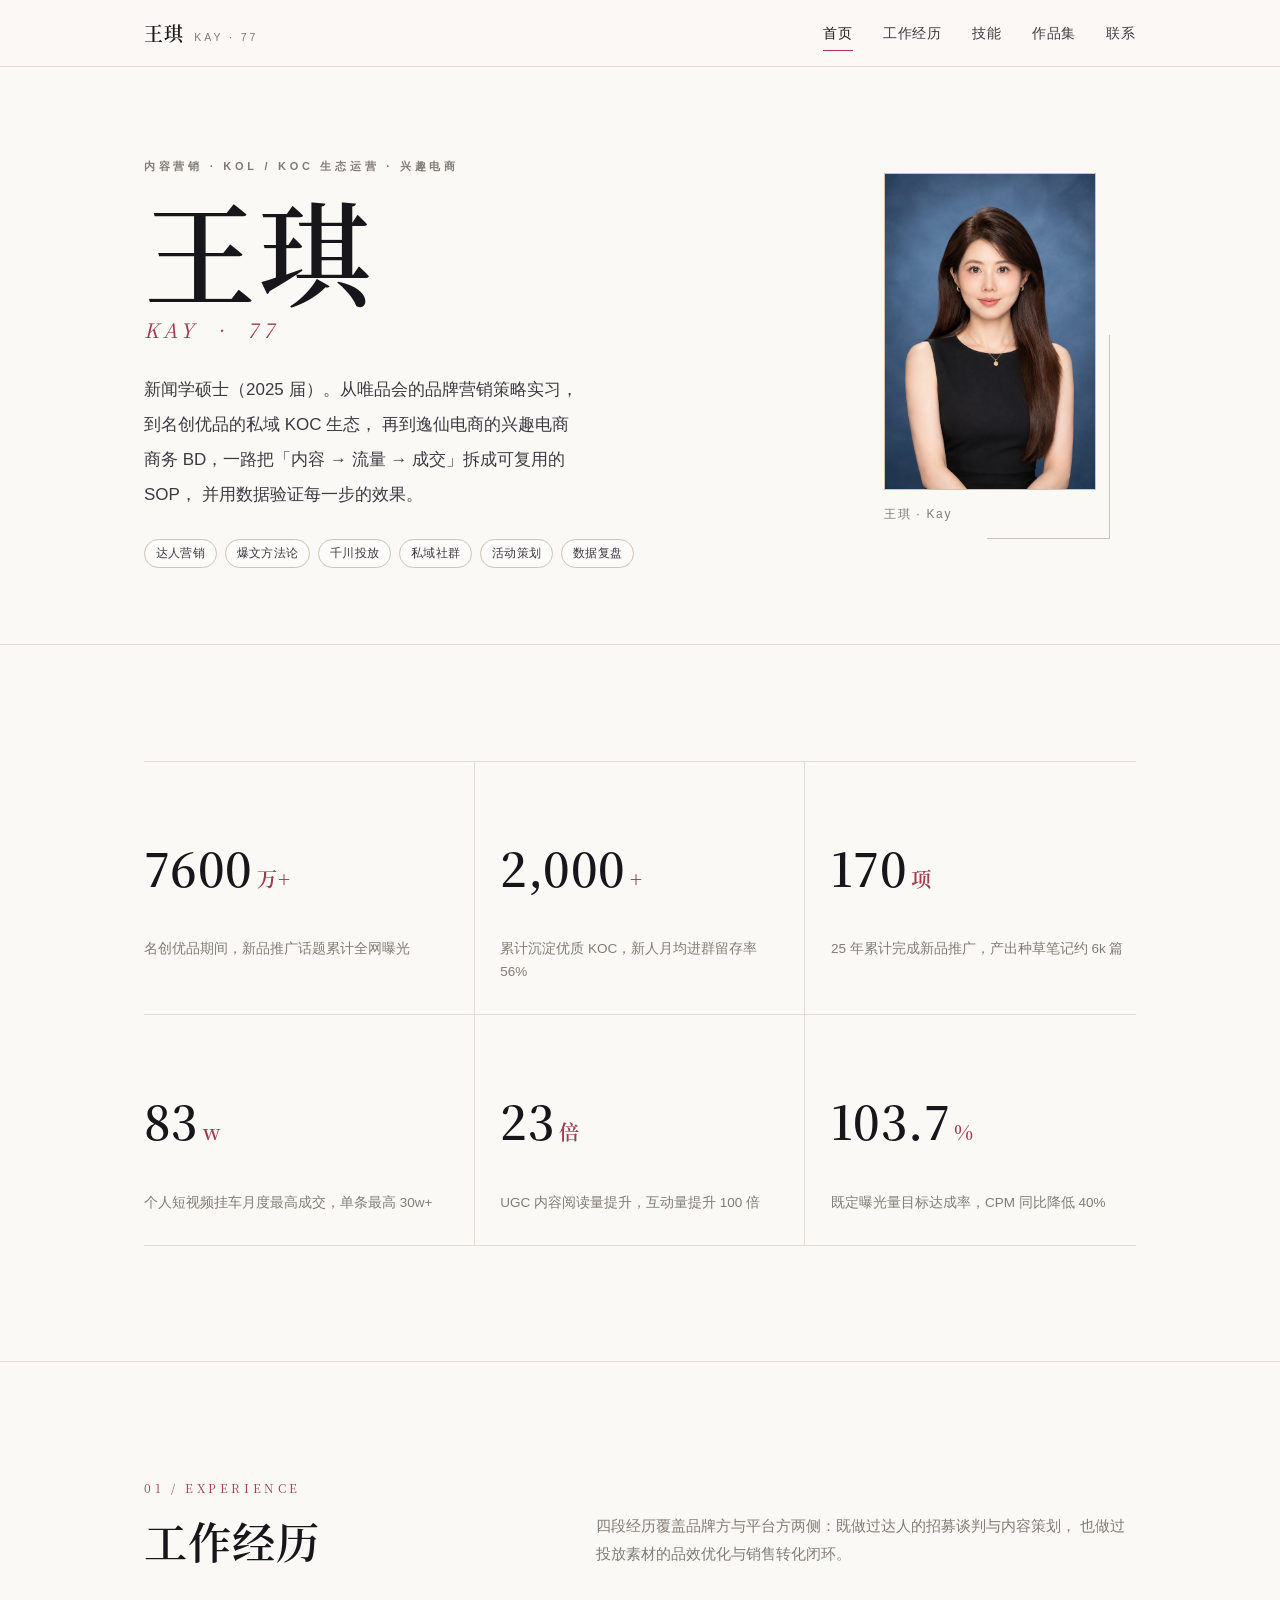
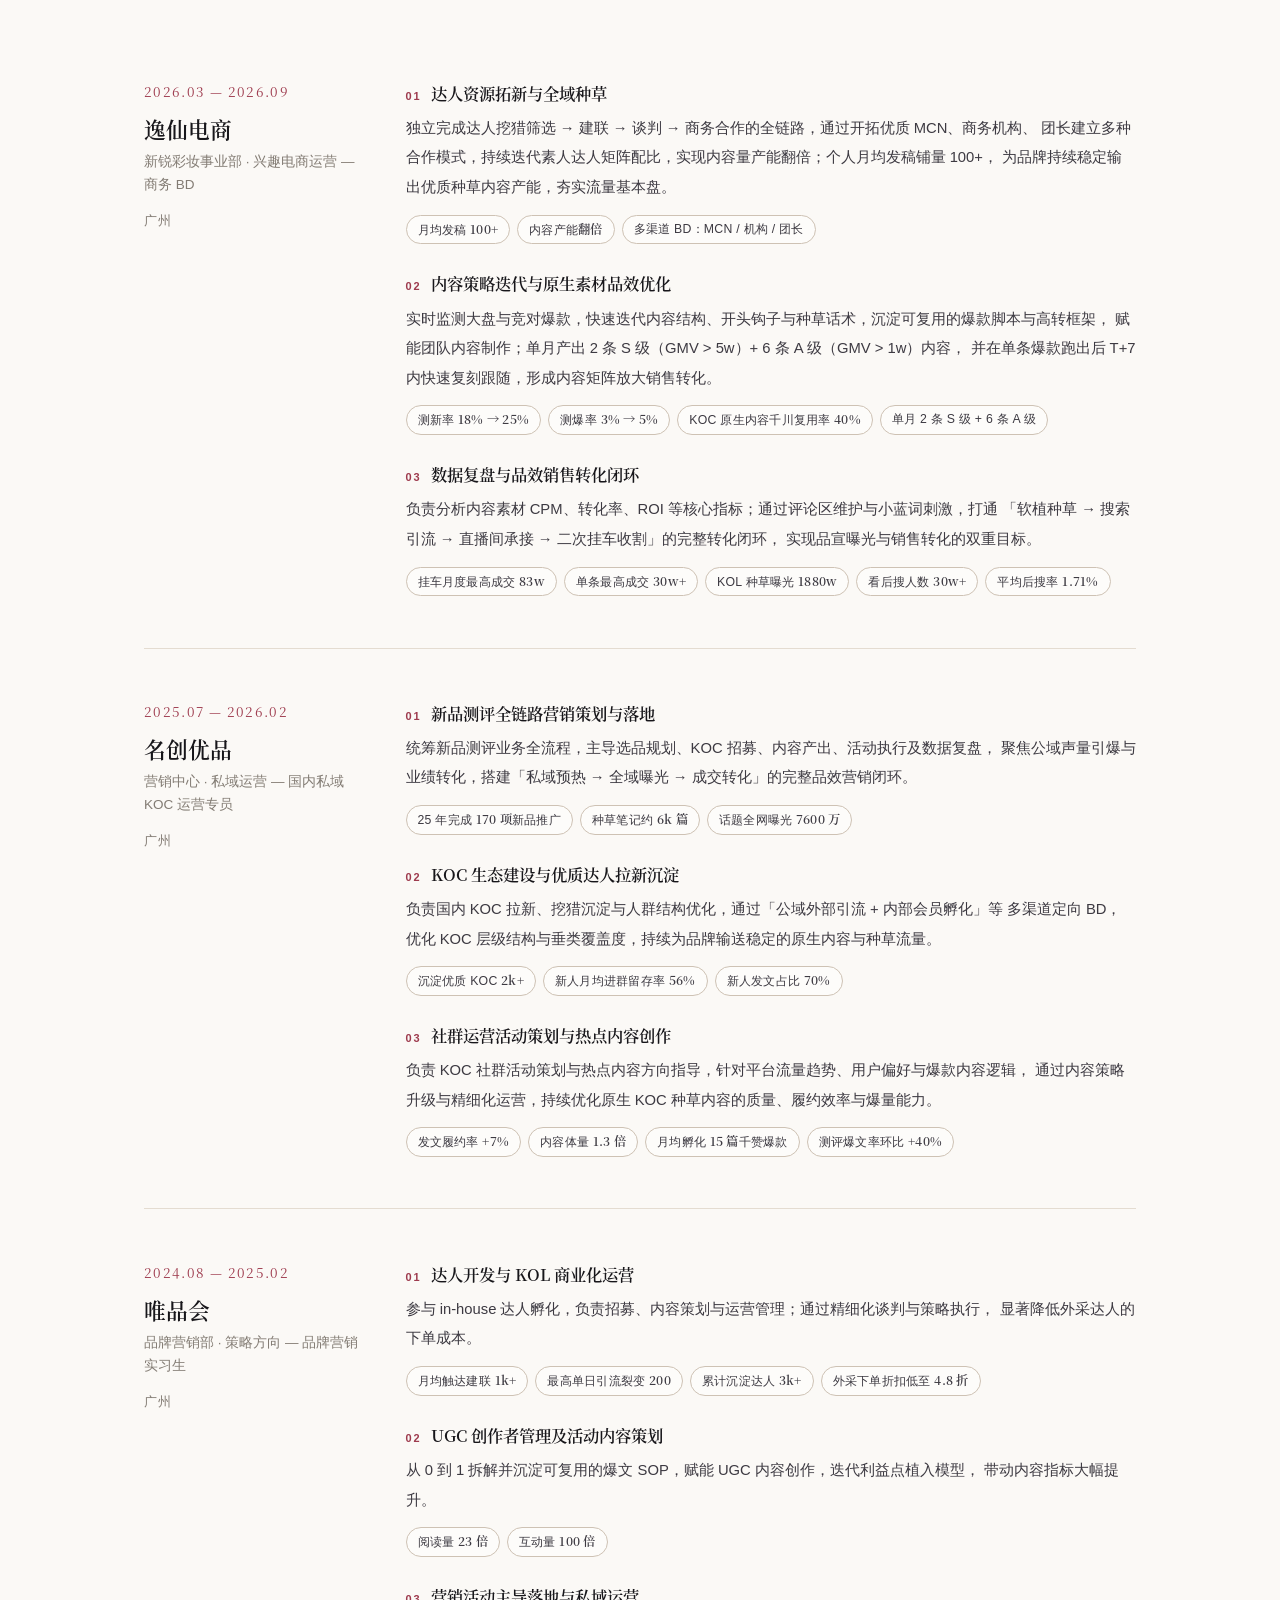
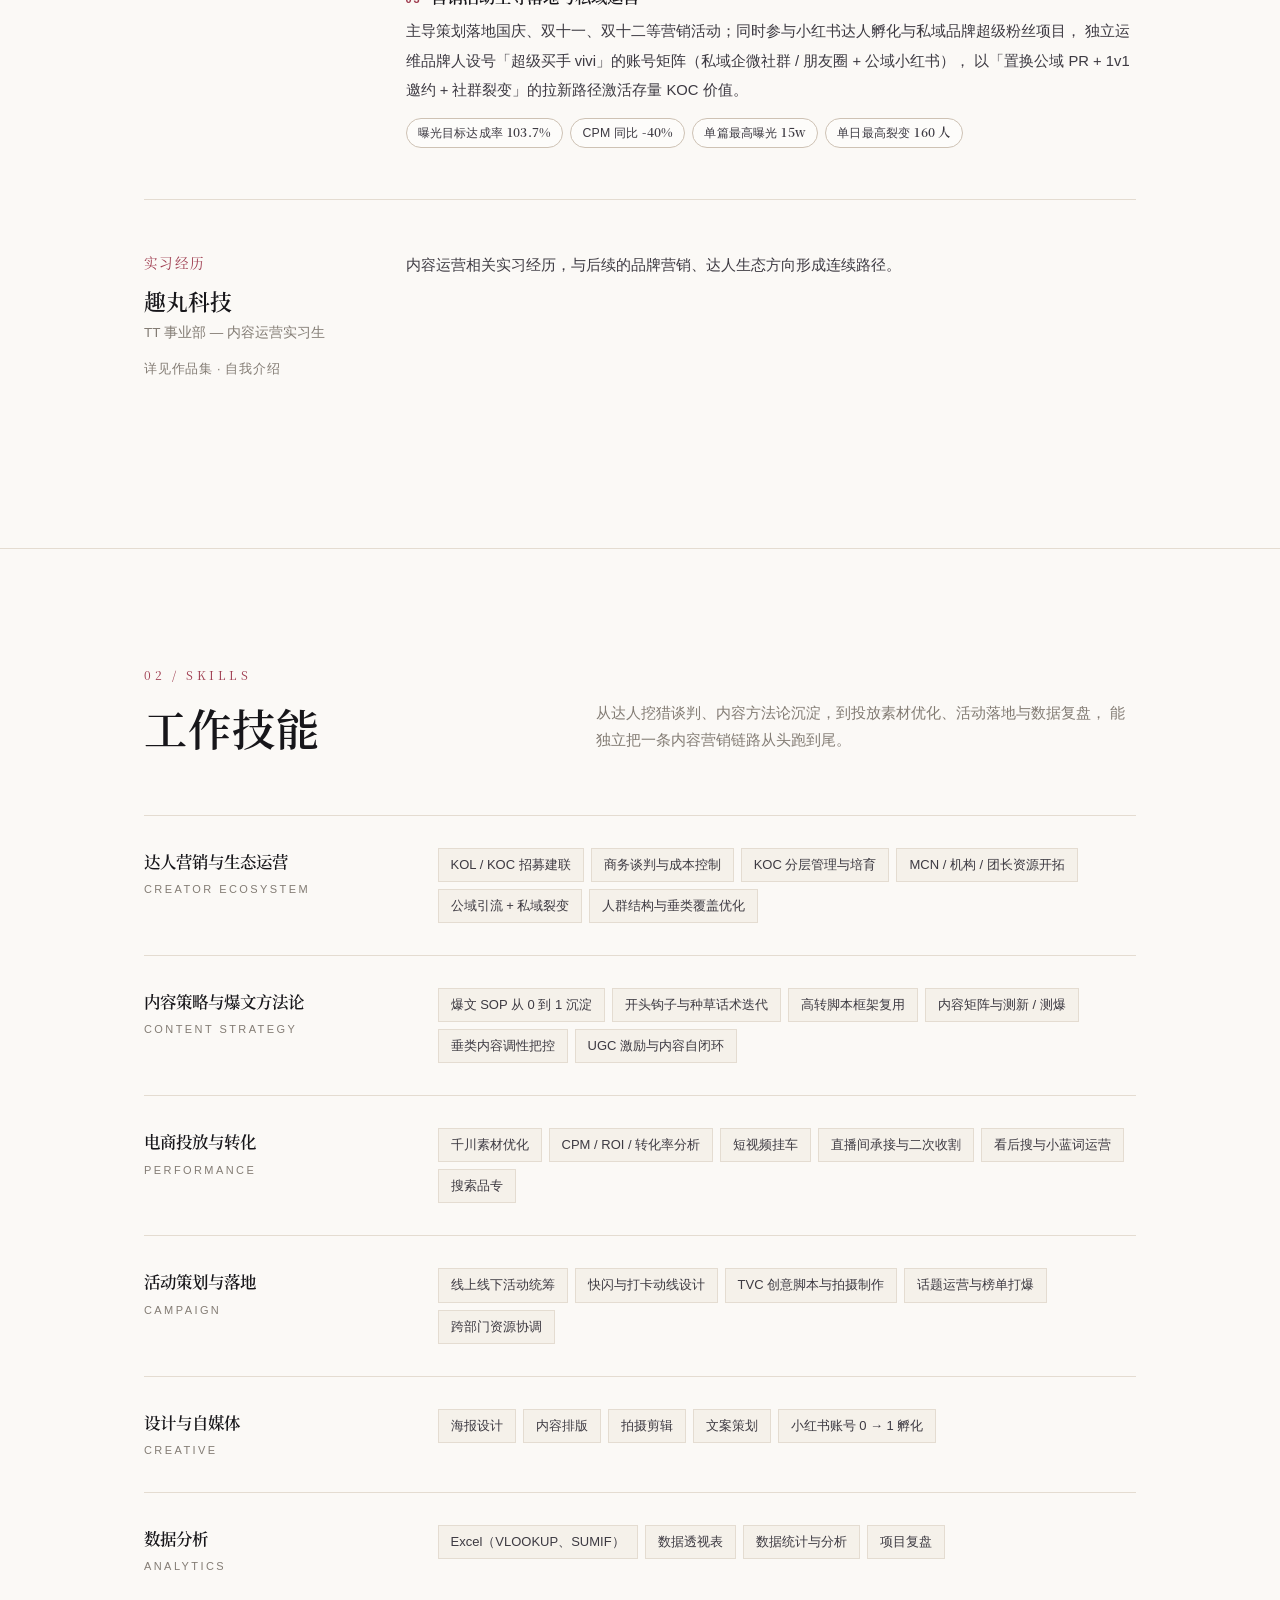
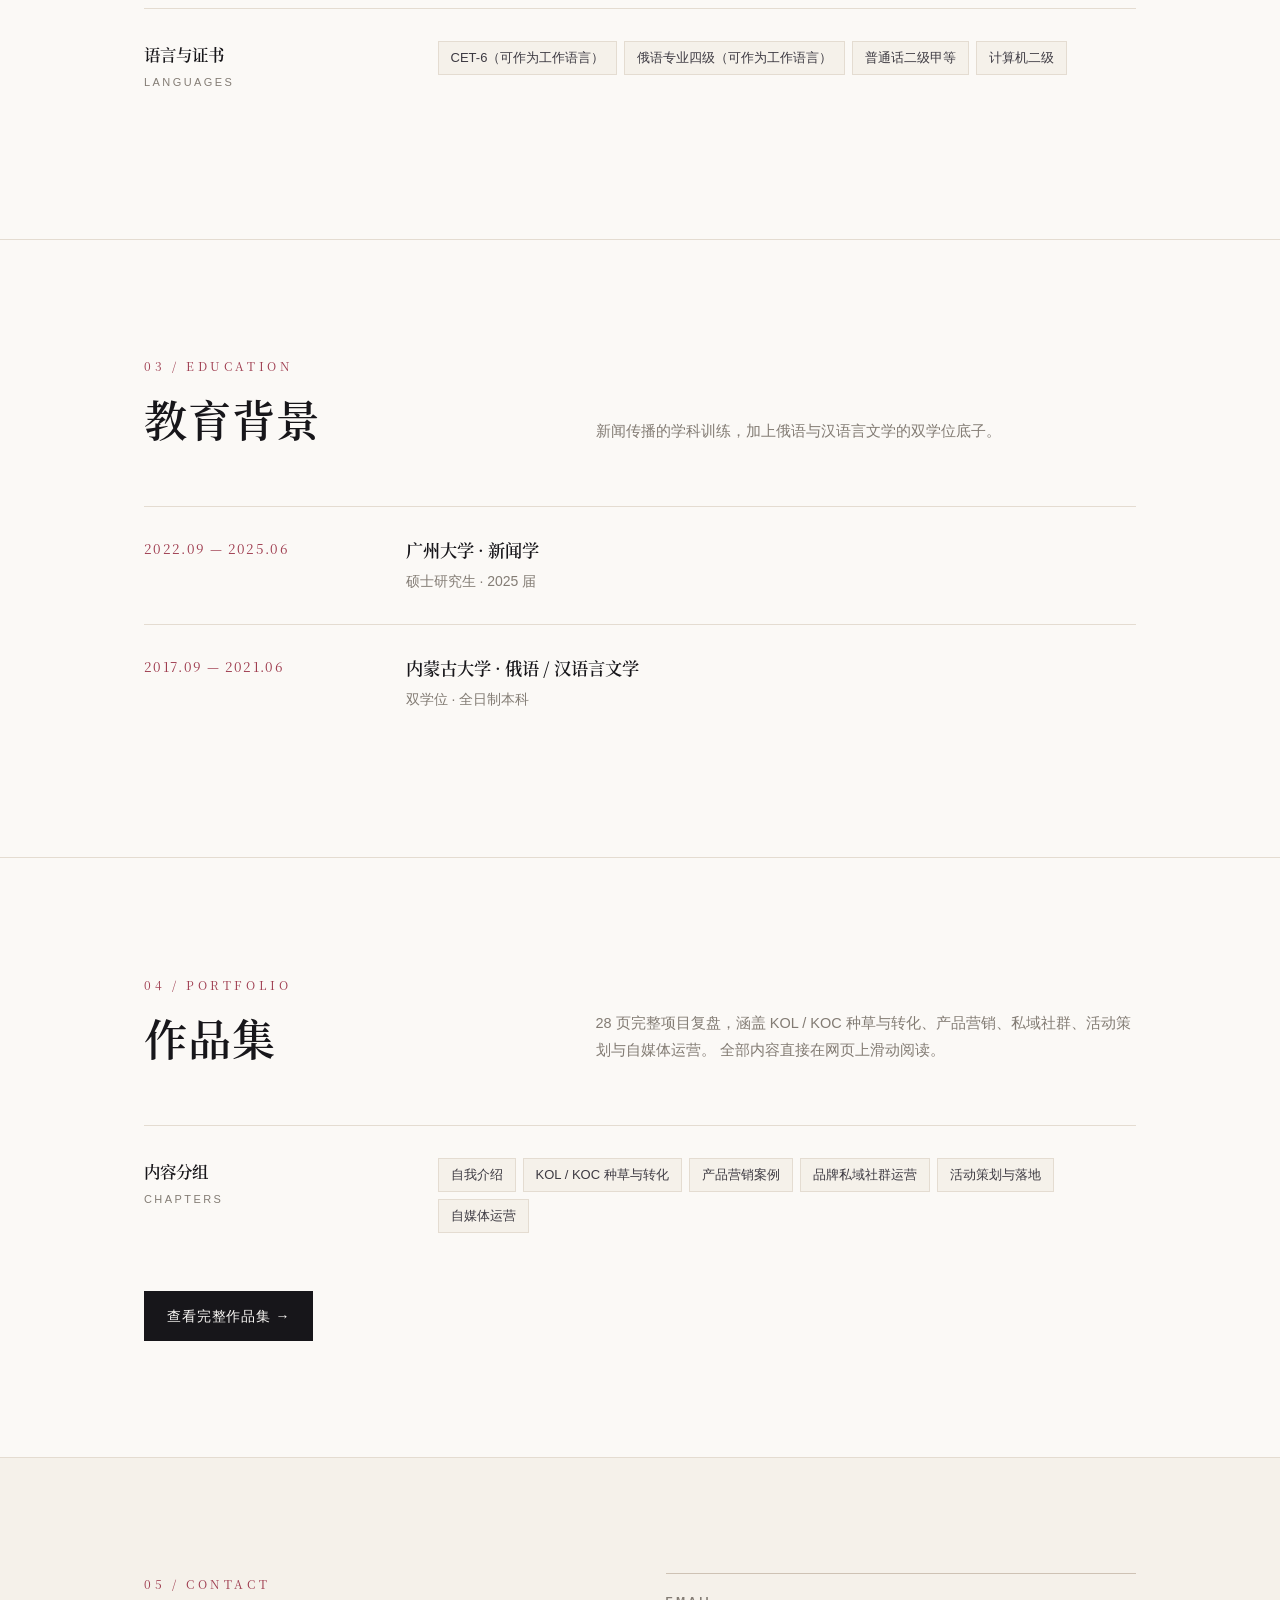
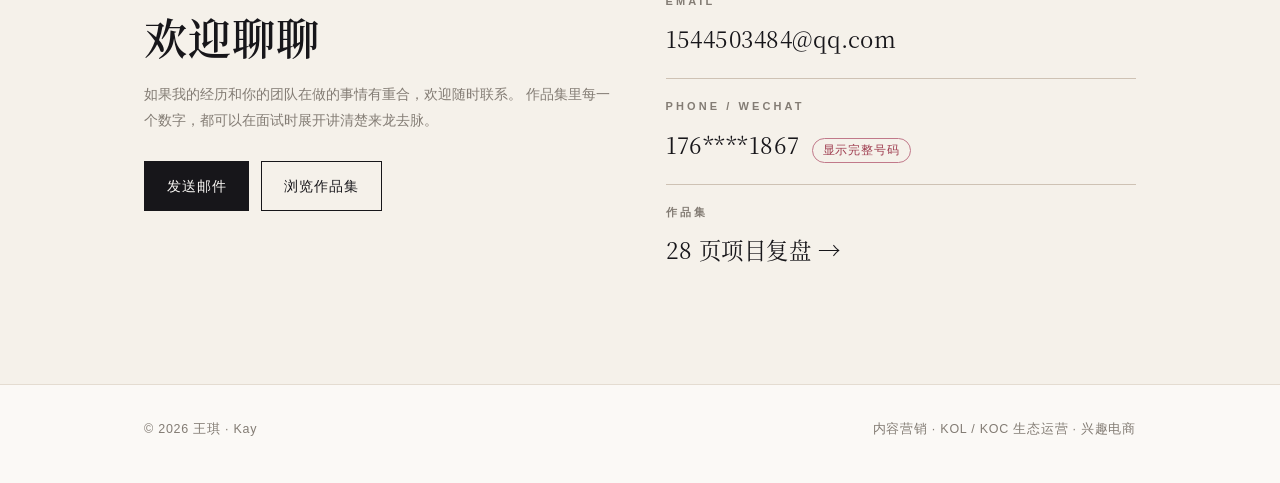
==== index.html @ 4d659699 "feat: 个人网站首版（简历拆解 + 站内作品集） 首页： - Hero 定位与四段经历概述，六项关键数据条 - 工作经历按公司分块，每段拆成 3 个工作要点并附量化指标标签 - 技能按 7 个方向" ====
<!doctype html>
<html lang="zh-CN">
<head>
<meta charset="utf-8">
<meta name="viewport" content="width=device-width, initial-scale=1">
<title>王琪 Kay · 内容营销 / KOL-KOC 生态运营 / 兴趣电商</title>
<meta name="description" content="王琪（Kay）的个人网站：内容营销与达人生态运营。品牌营销策略、私域 KOC 生态、兴趣电商商务 BD 与投放转化，附完整作品集。">
<meta name="author" content="王琪 Kay">
<meta name="theme-color" content="#fbf9f6">
<link rel="icon" href="assets/favicon.svg" type="image/svg+xml">
<link rel="stylesheet" href="css/style.css">
</head>
<body>
<a class="skip-link" href="#main">跳到主要内容</a>

<header class="site-header">
  <div class="wrap">
    <a class="brand" href="index.html">王琪 <small>Kay · 77</small></a>
    <nav class="site-nav" aria-label="主导航">
      <a href="index.html" aria-current="page">首页</a>
      <a href="#experience">工作经历</a>
      <a href="#skills">技能</a>
      <a href="portfolio.html">作品集</a>
      <a href="#contact">联系</a>
    </nav>
  </div>
</header>

<main id="main">

  <!-- ============================== Hero ============================== -->
  <section class="hero">
    <div class="wrap hero-grid">
      <div>
        <p class="eyebrow">内容营销 · KOL / KOC 生态运营 · 兴趣电商</p>
        <h1 class="hero-name">王琪</h1>
        <p class="hero-latin">KAY &nbsp;·&nbsp; 77</p>
        <p class="hero-lede">
          新闻学硕士（2025 届）。从唯品会的品牌营销策略实习，到名创优品的私域 KOC 生态，
          再到逸仙电商的兴趣电商商务 BD，一路把「内容 → 流量 → 成交」拆成可复用的 SOP，
          并用数据验证每一步的效果。
        </p>
        <div class="hero-tags">
          <span class="metric">达人营销</span>
          <span class="metric">爆文方法论</span>
          <span class="metric">千川投放</span>
          <span class="metric">私域社群</span>
          <span class="metric">活动策划</span>
          <span class="metric">数据复盘</span>
        </div>
      </div>
      <figure class="hero-portrait">
        <img src="assets/portrait.jpg" width="615" height="922" alt="王琪（Kay）的照片">
        <figcaption>王琪 · Kay</figcaption>
      </figure>
    </div>
  </section>

  <!-- ============================== 数据 ============================== -->
  <section class="section" aria-label="关键数据">
    <div class="wrap">
      <div class="stats">
        <div class="stat reveal">
          <p class="stat-num">7600<em>万+</em></p>
          <p class="stat-label">名创优品期间，新品推广话题累计全网曝光</p>
        </div>
        <div class="stat reveal">
          <p class="stat-num">2,000<em>+</em></p>
          <p class="stat-label">累计沉淀优质 KOC，新人月均进群留存率 56%</p>
        </div>
        <div class="stat reveal">
          <p class="stat-num">170<em>项</em></p>
          <p class="stat-label">25 年累计完成新品推广，产出种草笔记约 6k 篇</p>
        </div>
        <div class="stat reveal">
          <p class="stat-num">83<em>w</em></p>
          <p class="stat-label">个人短视频挂车月度最高成交，单条最高 30w+</p>
        </div>
        <div class="stat reveal">
          <p class="stat-num">23<em>倍</em></p>
          <p class="stat-label">UGC 内容阅读量提升，互动量提升 100 倍</p>
        </div>
        <div class="stat reveal">
          <p class="stat-num">103.7<em>%</em></p>
          <p class="stat-label">既定曝光量目标达成率，CPM 同比降低 40%</p>
        </div>
      </div>
    </div>
  </section>

  <!-- ============================ 工作经历 ============================ -->
  <section class="section" id="experience">
    <div class="wrap">
      <div class="section-head">
        <div>
          <span class="section-index">01 / EXPERIENCE</span>
          <h2 class="section-title">工作经历</h2>
        </div>
        <p class="section-note">
          四段经历覆盖品牌方与平台方两侧：既做过达人的招募谈判与内容策划，
          也做过投放素材的品效优化与销售转化闭环。
        </p>
      </div>

      <!-- 逸仙电商 -->
      <article class="job reveal">
        <div>
          <p class="job-when">2026.03 — 2026.09</p>
          <h3 class="job-company">逸仙电商</h3>
          <p class="job-role">新锐彩妆事业部 · 兴趣电商运营 — 商务 BD</p>
          <p class="job-where">广州</p>
        </div>
        <div class="duties">
          <div class="duty">
            <h4 class="duty-title"><span>01</span>达人资源拓新与全域种草</h4>
            <p class="duty-body">
              独立完成达人挖猎筛选 → 建联 → 谈判 → 商务合作的全链路，通过开拓优质 MCN、商务机构、
              团长建立多种合作模式，持续迭代素人达人矩阵配比，实现内容量产能翻倍；个人月均发稿铺量 100+，
              为品牌持续稳定输出优质种草内容产能，夯实流量基本盘。
            </p>
            <div class="metrics">
              <span class="metric">月均发稿 <strong>100+</strong></span>
              <span class="metric">内容产能<strong>翻倍</strong></span>
              <span class="metric">多渠道 BD：MCN / 机构 / 团长</span>
            </div>
          </div>
          <div class="duty">
            <h4 class="duty-title"><span>02</span>内容策略迭代与原生素材品效优化</h4>
            <p class="duty-body">
              实时监测大盘与竞对爆款，快速迭代内容结构、开头钩子与种草话术，沉淀可复用的爆款脚本与高转框架，
              赋能团队内容制作；单月产出 2 条 S 级（GMV &gt; 5w）+ 6 条 A 级（GMV &gt; 1w）内容，
              并在单条爆款跑出后 T+7 内快速复刻跟随，形成内容矩阵放大销售转化。
            </p>
            <div class="metrics">
              <span class="metric">测新率 <strong>18% → 25%</strong></span>
              <span class="metric">测爆率 <strong>3% → 5%</strong></span>
              <span class="metric">KOC 原生内容千川复用率 <strong>40%</strong></span>
              <span class="metric">单月 2 条 S 级 + 6 条 A 级</span>
            </div>
          </div>
          <div class="duty">
            <h4 class="duty-title"><span>03</span>数据复盘与品效销售转化闭环</h4>
            <p class="duty-body">
              负责分析内容素材 CPM、转化率、ROI 等核心指标；通过评论区维护与小蓝词刺激，打通
              「软植种草 → 搜索引流 → 直播间承接 → 二次挂车收割」的完整转化闭环，
              实现品宣曝光与销售转化的双重目标。
            </p>
            <div class="metrics">
              <span class="metric">挂车月度最高成交 <strong>83w</strong></span>
              <span class="metric">单条最高成交 <strong>30w+</strong></span>
              <span class="metric">KOL 种草曝光 <strong>1880w</strong></span>
              <span class="metric">看后搜人数 <strong>30w+</strong></span>
              <span class="metric">平均后搜率 <strong>1.71%</strong></span>
            </div>
          </div>
        </div>
      </article>

      <!-- 名创优品 -->
      <article class="job reveal">
        <div>
          <p class="job-when">2025.07 — 2026.02</p>
          <h3 class="job-company">名创优品</h3>
          <p class="job-role">营销中心 · 私域运营 — 国内私域 KOC 运营专员</p>
          <p class="job-where">广州</p>
        </div>
        <div class="duties">
          <div class="duty">
            <h4 class="duty-title"><span>01</span>新品测评全链路营销策划与落地</h4>
            <p class="duty-body">
              统筹新品测评业务全流程，主导选品规划、KOC 招募、内容产出、活动执行及数据复盘，
              聚焦公域声量引爆与业绩转化，搭建「私域预热 → 全域曝光 → 成交转化」的完整品效营销闭环。
            </p>
            <div class="metrics">
              <span class="metric">25 年完成 <strong>170 项</strong>新品推广</span>
              <span class="metric">种草笔记约 <strong>6k 篇</strong></span>
              <span class="metric">话题全网曝光 <strong>7600 万</strong></span>
            </div>
          </div>
          <div class="duty">
            <h4 class="duty-title"><span>02</span>KOC 生态建设与优质达人拉新沉淀</h4>
            <p class="duty-body">
              负责国内 KOC 拉新、挖猎沉淀与人群结构优化，通过「公域外部引流 + 内部会员孵化」等
              多渠道定向 BD，优化 KOC 层级结构与垂类覆盖度，持续为品牌输送稳定的原生内容与种草流量。
            </p>
            <div class="metrics">
              <span class="metric">沉淀优质 KOC <strong>2k+</strong></span>
              <span class="metric">新人月均进群留存率 <strong>56%</strong></span>
              <span class="metric">新人发文占比 <strong>70%</strong></span>
            </div>
          </div>
          <div class="duty">
            <h4 class="duty-title"><span>03</span>社群运营活动策划与热点内容创作</h4>
            <p class="duty-body">
              负责 KOC 社群活动策划与热点内容方向指导，针对平台流量趋势、用户偏好与爆款内容逻辑，
              通过内容策略升级与精细化运营，持续优化原生 KOC 种草内容的质量、履约效率与爆量能力。
            </p>
            <div class="metrics">
              <span class="metric">发文履约率 <strong>+7%</strong></span>
              <span class="metric">内容体量 <strong>1.3 倍</strong></span>
              <span class="metric">月均孵化 <strong>15 篇</strong>千赞爆款</span>
              <span class="metric">测评爆文率环比 <strong>+40%</strong></span>
            </div>
          </div>
        </div>
      </article>

      <!-- 唯品会 -->
      <article class="job reveal">
        <div>
          <p class="job-when">2024.08 — 2025.02</p>
          <h3 class="job-company">唯品会</h3>
          <p class="job-role">品牌营销部 · 策略方向 — 品牌营销实习生</p>
          <p class="job-where">广州</p>
        </div>
        <div class="duties">
          <div class="duty">
            <h4 class="duty-title"><span>01</span>达人开发与 KOL 商业化运营</h4>
            <p class="duty-body">
              参与 in-house 达人孵化，负责招募、内容策划与运营管理；通过精细化谈判与策略执行，
              显著降低外采达人的下单成本。
            </p>
            <div class="metrics">
              <span class="metric">月均触达建联 <strong>1k+</strong></span>
              <span class="metric">最高单日引流裂变 <strong>200</strong></span>
              <span class="metric">累计沉淀达人 <strong>3k+</strong></span>
              <span class="metric">外采下单折扣低至 <strong>4.8 折</strong></span>
            </div>
          </div>
          <div class="duty">
            <h4 class="duty-title"><span>02</span>UGC 创作者管理及活动内容策划</h4>
            <p class="duty-body">
              从 0 到 1 拆解并沉淀可复用的爆文 SOP，赋能 UGC 内容创作，迭代利益点植入模型，
              带动内容指标大幅提升。
            </p>
            <div class="metrics">
              <span class="metric">阅读量 <strong>23 倍</strong></span>
              <span class="metric">互动量 <strong>100 倍</strong></span>
            </div>
          </div>
          <div class="duty">
            <h4 class="duty-title"><span>03</span>营销活动主导落地与私域运营</h4>
            <p class="duty-body">
              主导策划落地国庆、双十一、双十二等营销活动；同时参与小红书达人孵化与私域品牌超级粉丝项目，
              独立运维品牌人设号「超级买手 vivi」的账号矩阵（私域企微社群 / 朋友圈 + 公域小红书），
              以「置换公域 PR + 1v1 邀约 + 社群裂变」的拉新路径激活存量 KOC 价值。
            </p>
            <div class="metrics">
              <span class="metric">曝光目标达成率 <strong>103.7%</strong></span>
              <span class="metric">CPM 同比 <strong>-40%</strong></span>
              <span class="metric">单篇最高曝光 <strong>15w</strong></span>
              <span class="metric">单日最高裂变 <strong>160 人</strong></span>
            </div>
          </div>
        </div>
      </article>

      <!-- 其他 -->
      <article class="job reveal">
        <div>
          <p class="job-when">实习经历</p>
          <h3 class="job-company">趣丸科技</h3>
          <p class="job-role">TT 事业部 — 内容运营实习生</p>
          <p class="job-where">详见作品集 · 自我介绍</p>
        </div>
        <div class="duties">
          <div class="duty">
            <p class="duty-body">
              内容运营相关实习经历，与后续的品牌营销、达人生态方向形成连续路径。
            </p>
          </div>
        </div>
      </article>
    </div>
  </section>

  <!-- ============================== 技能 ============================== -->
  <section class="section" id="skills">
    <div class="wrap">
      <div class="section-head">
        <div>
          <span class="section-index">02 / SKILLS</span>
          <h2 class="section-title">工作技能</h2>
        </div>
        <p class="section-note">
          从达人挖猎谈判、内容方法论沉淀，到投放素材优化、活动落地与数据复盘，
          能独立把一条内容营销链路从头跑到尾。
        </p>
      </div>

      <div class="skill-row reveal">
        <h3 class="skill-name">达人营销与生态运营<small>Creator Ecosystem</small></h3>
        <div class="tags">
          <span class="tag">KOL / KOC 招募建联</span>
          <span class="tag">商务谈判与成本控制</span>
          <span class="tag">KOC 分层管理与培育</span>
          <span class="tag">MCN / 机构 / 团长资源开拓</span>
          <span class="tag">公域引流 + 私域裂变</span>
          <span class="tag">人群结构与垂类覆盖优化</span>
        </div>
      </div>

      <div class="skill-row reveal">
        <h3 class="skill-name">内容策略与爆文方法论<small>Content Strategy</small></h3>
        <div class="tags">
          <span class="tag">爆文 SOP 从 0 到 1 沉淀</span>
          <span class="tag">开头钩子与种草话术迭代</span>
          <span class="tag">高转脚本框架复用</span>
          <span class="tag">内容矩阵与测新 / 测爆</span>
          <span class="tag">垂类内容调性把控</span>
          <span class="tag">UGC 激励与内容自闭环</span>
        </div>
      </div>

      <div class="skill-row reveal">
        <h3 class="skill-name">电商投放与转化<small>Performance</small></h3>
        <div class="tags">
          <span class="tag">千川素材优化</span>
          <span class="tag">CPM / ROI / 转化率分析</span>
          <span class="tag">短视频挂车</span>
          <span class="tag">直播间承接与二次收割</span>
          <span class="tag">看后搜与小蓝词运营</span>
          <span class="tag">搜索品专</span>
        </div>
      </div>

      <div class="skill-row reveal">
        <h3 class="skill-name">活动策划与落地<small>Campaign</small></h3>
        <div class="tags">
          <span class="tag">线上线下活动统筹</span>
          <span class="tag">快闪与打卡动线设计</span>
          <span class="tag">TVC 创意脚本与拍摄制作</span>
          <span class="tag">话题运营与榜单打爆</span>
          <span class="tag">跨部门资源协调</span>
        </div>
      </div>

      <div class="skill-row reveal">
        <h3 class="skill-name">设计与自媒体<small>Creative</small></h3>
        <div class="tags">
          <span class="tag">海报设计</span>
          <span class="tag">内容排版</span>
          <span class="tag">拍摄剪辑</span>
          <span class="tag">文案策划</span>
          <span class="tag">小红书账号 0 → 1 孵化</span>
        </div>
      </div>

      <div class="skill-row reveal">
        <h3 class="skill-name">数据分析<small>Analytics</small></h3>
        <div class="tags">
          <span class="tag">Excel（VLOOKUP、SUMIF）</span>
          <span class="tag">数据透视表</span>
          <span class="tag">数据统计与分析</span>
          <span class="tag">项目复盘</span>
        </div>
      </div>

      <div class="skill-row reveal">
        <h3 class="skill-name">语言与证书<small>Languages</small></h3>
        <div class="tags">
          <span class="tag">CET-6（可作为工作语言）</span>
          <span class="tag">俄语专业四级（可作为工作语言）</span>
          <span class="tag">普通话二级甲等</span>
          <span class="tag">计算机二级</span>
        </div>
      </div>
    </div>
  </section>

  <!-- ============================== 教育 ============================== -->
  <section class="section" id="education">
    <div class="wrap">
      <div class="section-head">
        <div>
          <span class="section-index">03 / EDUCATION</span>
          <h2 class="section-title">教育背景</h2>
        </div>
        <p class="section-note">新闻传播的学科训练，加上俄语与汉语言文学的双学位底子。</p>
      </div>

      <div class="edu reveal">
        <p class="edu-year">2022.09 — 2025.06</p>
        <div>
          <h3 class="edu-school">广州大学 · 新闻学</h3>
          <p class="edu-detail">硕士研究生 · 2025 届</p>
        </div>
      </div>
      <div class="edu reveal">
        <p class="edu-year">2017.09 — 2021.06</p>
        <div>
          <h3 class="edu-school">内蒙古大学 · 俄语 / 汉语言文学</h3>
          <p class="edu-detail">双学位 · 全日制本科</p>
        </div>
      </div>
    </div>
  </section>

  <!-- ============================== 作品集 ============================== -->
  <section class="section" id="portfolio">
    <div class="wrap">
      <div class="section-head">
        <div>
          <span class="section-index">04 / PORTFOLIO</span>
          <h2 class="section-title">作品集</h2>
        </div>
        <p class="section-note">
          28 页完整项目复盘，涵盖 KOL / KOC 种草与转化、产品营销、私域社群、活动策划与自媒体运营。
          全部内容直接在网页上滑动阅读。
        </p>
      </div>

      <div class="skill-row reveal">
        <h3 class="skill-name">内容分组<small>Chapters</small></h3>
        <div class="tags">
          <a class="tag" href="portfolio.html#group-1">自我介绍</a>
          <a class="tag" href="portfolio.html#group-2">KOL / KOC 种草与转化</a>
          <a class="tag" href="portfolio.html#group-3">产品营销案例</a>
          <a class="tag" href="portfolio.html#group-4">品牌私域社群运营</a>
          <a class="tag" href="portfolio.html#group-5">活动策划与落地</a>
          <a class="tag" href="portfolio.html#group-6">自媒体运营</a>
        </div>
      </div>

      <div class="cta-row">
        <a class="btn" href="portfolio.html">查看完整作品集 →</a>
      </div>
    </div>
  </section>

  <!-- ============================== 联系 ============================== -->
  <section class="section contact" id="contact">
    <div class="wrap contact-grid">
      <div>
        <span class="section-index">05 / CONTACT</span>
        <h2 class="section-title">欢迎聊聊</h2>
        <p class="contact-note">
          如果我的经历和你的团队在做的事情有重合，欢迎随时联系。
          作品集里每一个数字，都可以在面试时展开讲清楚来龙去脉。
        </p>
        <div class="cta-row">
          <a class="btn" href="mailto:1544503484@qq.com">发送邮件</a>
          <a class="btn btn-ghost" href="portfolio.html">浏览作品集</a>
        </div>
      </div>
      <ul class="contact-list">
        <li>
          <span class="contact-key">Email</span>
          <span class="contact-val"><a href="mailto:1544503484@qq.com">1544503484@qq.com</a></span>
        </li>
        <li>
          <span class="contact-key">Phone / WeChat</span>
          <span class="contact-val phone-reveal">
            <span id="phoneValue" data-full="176-2081-1867" data-masked="176****1867">176****1867</span>
            <button class="reveal-btn" id="phoneReveal" type="button" aria-live="polite">显示完整号码</button>
          </span>
        </li>
        <li>
          <span class="contact-key">作品集</span>
          <span class="contact-val"><a href="portfolio.html">28 页项目复盘 →</a></span>
        </li>
      </ul>
    </div>
  </section>
</main>

<footer class="site-footer">
  <div class="wrap">
    <span>© <span id="year">2026</span> 王琪 · Kay</span>
    <span>内容营销 · KOL / KOC 生态运营 · 兴趣电商</span>
  </div>
</footer>

<script src="js/main.js"></script>
</body>
</html>
---- css/style.css ----
/* ==========================================================================
   王琪 · Kay — 个人网站
   风格：编辑式优雅（Editorial）。象牙纸底、墨黑正文、胭脂点缀，
   宋体承担标题与数字，无衬线承担正文，靠留白与细规则线建立秩序。
   ========================================================================== */

@font-face {
  font-family: "Noto Serif SC Local";
  src: url("../assets/fonts/NotoSerifSC-Regular.woff2") format("woff2");
  font-weight: 400;
  font-style: normal;
  font-display: swap;
}

@font-face {
  font-family: "Noto Serif SC Local";
  src: url("../assets/fonts/NotoSerifSC-SemiBold.woff2") format("woff2");
  font-weight: 600;
  font-style: normal;
  font-display: swap;
}

:root {
  --paper: #fbf9f6;
  --paper-2: #f5f1ea;
  --paper-3: #efe9e0;
  --ink: #17161a;
  --ink-2: #3d3a42;
  --muted: #837c74;
  --line: #e4dcd1;
  --line-strong: #cec2b4;
  --accent: #9e3b4e;
  --accent-soft: #c1798a;
  --gold: #a9853f;

  --serif: "Noto Serif SC Local", "Noto Serif SC", "Source Han Serif SC", "Songti SC", "STSong", Georgia, "Times New Roman", serif;
  --sans: "Noto Sans SC", "PingFang SC", "Hiragino Sans GB", "Microsoft YaHei", -apple-system, BlinkMacSystemFont, "Segoe UI", Roboto, sans-serif;

  --measure: 1120px;
  --gutter: clamp(20px, 5vw, 64px);
}

*,
*::before,
*::after {
  box-sizing: border-box;
}

html {
  -webkit-text-size-adjust: 100%;
  scroll-behavior: smooth;
}

body {
  margin: 0;
  background: var(--paper);
  color: var(--ink);
  font-family: var(--sans);
  font-size: 16px;
  line-height: 1.75;
  font-feature-settings: "kern" 1;
  -webkit-font-smoothing: antialiased;
  text-rendering: optimizeLegibility;
}

img {
  max-width: 100%;
  display: block;
}

a {
  color: inherit;
  text-decoration: none;
}

::selection {
  background: rgba(158, 59, 78, 0.16);
}

.wrap {
  width: 100%;
  max-width: var(--measure);
  margin: 0 auto;
  padding-left: var(--gutter);
  padding-right: var(--gutter);
}

.skip-link {
  position: absolute;
  left: -9999px;
  top: 0;
  background: var(--ink);
  color: var(--paper);
  padding: 10px 16px;
  z-index: 100;
}

.skip-link:focus {
  left: 8px;
  top: 8px;
}

/* ------------------------------- 顶部导航 ------------------------------- */

.site-header {
  position: sticky;
  top: 0;
  z-index: 40;
  background: rgba(251, 249, 246, 0.86);
  backdrop-filter: saturate(150%) blur(14px);
  -webkit-backdrop-filter: saturate(150%) blur(14px);
  border-bottom: 1px solid var(--line);
}

.site-header .wrap {
  display: flex;
  align-items: center;
  justify-content: space-between;
  gap: 20px;
  min-height: 66px;
}

.brand {
  display: flex;
  align-items: baseline;
  gap: 10px;
  font-family: var(--serif);
  font-size: 19px;
  font-weight: 600;
  letter-spacing: 0.06em;
  white-space: nowrap;
}

.brand small {
  font-family: var(--sans);
  font-size: 10.5px;
  font-weight: 500;
  letter-spacing: 0.28em;
  text-transform: uppercase;
  color: var(--muted);
}

.site-nav {
  display: flex;
  align-items: center;
  gap: clamp(14px, 2.4vw, 30px);
  font-size: 14px;
  letter-spacing: 0.06em;
}

.site-nav a {
  position: relative;
  padding: 6px 0;
  color: var(--ink-2);
  transition: color 0.24s ease;
}

.site-nav a::after {
  content: "";
  position: absolute;
  left: 0;
  right: 0;
  bottom: 0;
  height: 1px;
  background: var(--accent);
  transform: scaleX(0);
  transform-origin: left;
  transition: transform 0.3s ease;
}

.site-nav a:hover,
.site-nav a[aria-current="page"] {
  color: var(--ink);
}

.site-nav a:hover::after,
.site-nav a[aria-current="page"]::after {
  transform: scaleX(1);
}

.nav-toggle {
  display: none;
}

/* --------------------------------- 排版 --------------------------------- */

.eyebrow {
  font-size: 11px;
  font-weight: 600;
  letter-spacing: 0.34em;
  text-transform: uppercase;
  color: var(--muted);
  margin: 0;
}

.section {
  padding: clamp(56px, 9vw, 118px) 0;
  border-top: 1px solid var(--line);
}

.section-head {
  display: grid;
  grid-template-columns: minmax(0, 1fr) minmax(0, 1.35fr);
  gap: clamp(16px, 4vw, 56px);
  align-items: end;
  margin-bottom: clamp(32px, 5vw, 60px);
}

.section-index {
  font-family: var(--serif);
  font-size: 12px;
  letter-spacing: 0.3em;
  color: var(--accent);
  display: block;
  margin-bottom: 14px;
}

.section-title {
  font-family: var(--serif);
  font-weight: 600;
  font-size: clamp(1.7rem, 3.4vw, 2.7rem);
  line-height: 1.3;
  letter-spacing: 0.02em;
  margin: 0;
}

.section-note {
  margin: 0;
  color: var(--muted);
  font-size: 14.5px;
  line-height: 1.9;
}

/* --------------------------------- Hero -------------------------------- */

.hero {
  padding: clamp(58px, 10vh, 116px) 0 clamp(40px, 6vw, 78px);
}

.hero-grid {
  display: grid;
  grid-template-columns: minmax(0, 1fr) clamp(200px, 26vw, 292px);
  gap: clamp(32px, 5vw, 72px);
  align-items: start;
}

.hero-name {
  font-family: var(--serif);
  font-weight: 600;
  font-size: clamp(3.3rem, 10.5vw, 7rem);
  line-height: 1;
  letter-spacing: 0.03em;
  margin: 18px 0 6px;
}

.hero-latin {
  font-family: var(--serif);
  font-size: clamp(0.95rem, 1.7vw, 1.25rem);
  font-style: italic;
  letter-spacing: 0.22em;
  color: var(--accent);
  margin: 0 0 26px;
}

.hero-lede {
  margin: 0;
  max-width: 46ch;
  font-size: clamp(15px, 1.35vw, 17px);
  line-height: 2.05;
  color: var(--ink-2);
}

.hero-tags {
  display: flex;
  flex-wrap: wrap;
  gap: 8px;
  margin-top: 26px;
}

.hero-portrait {
  position: relative;
}

.hero-portrait img {
  width: 100%;
  height: auto;
  border: 1px solid var(--line-strong);
  background: var(--paper-2);
  filter: saturate(0.96);
}

/* 编辑式细节：头像右下角错位的细规则线 */
.hero-portrait::after {
  content: "";
  position: absolute;
  right: -14px;
  bottom: -14px;
  width: 58%;
  height: 58%;
  border-right: 1px solid var(--line-strong);
  border-bottom: 1px solid var(--line-strong);
  pointer-events: none;
}

.hero-portrait figcaption {
  margin-top: 14px;
  font-size: 12px;
  letter-spacing: 0.14em;
  color: var(--muted);
}

/* -------------------------------- 数据条 -------------------------------- */

.stats {
  display: grid;
  grid-template-columns: repeat(3, minmax(0, 1fr));
  border-top: 1px solid var(--line);
}

.stat {
  padding: clamp(22px, 3vw, 34px) clamp(16px, 2vw, 28px) clamp(20px, 3vw, 30px) 0;
  border-bottom: 1px solid var(--line);
  border-right: 1px solid var(--line);
}

.stat:nth-child(3n) {
  border-right: 0;
  padding-right: 0;
}

.stat:nth-child(3n + 2),
.stat:nth-child(3n + 3) {
  padding-left: clamp(16px, 2vw, 28px);
}

.stat-num {
  font-family: var(--serif);
  font-weight: 600;
  font-size: clamp(1.85rem, 3.6vw, 2.9rem);
  line-height: 1.1;
  letter-spacing: 0.01em;
  display: flex;
  align-items: baseline;
  gap: 4px;
}

.stat-num em {
  font-style: normal;
  font-size: 0.44em;
  letter-spacing: 0.04em;
  color: var(--accent);
}

.stat-label {
  margin: 12px 0 0;
  font-size: 13.5px;
  line-height: 1.7;
  color: var(--muted);
}

/* ------------------------------- 工作经历 ------------------------------- */

.job {
  display: grid;
  grid-template-columns: clamp(150px, 20vw, 218px) minmax(0, 1fr);
  gap: clamp(18px, 3.4vw, 54px);
  padding: clamp(30px, 4vw, 52px) 0;
  border-top: 1px solid var(--line);
}

.job:first-of-type {
  border-top: 0;
}

.job-when {
  font-family: var(--serif);
  font-size: 13.5px;
  letter-spacing: 0.1em;
  color: var(--accent);
  margin: 0 0 10px;
}

.job-company {
  font-family: var(--serif);
  font-weight: 600;
  font-size: clamp(1.12rem, 1.8vw, 1.36rem);
  line-height: 1.45;
  margin: 0 0 6px;
}

.job-role {
  margin: 0;
  font-size: 13.5px;
  line-height: 1.7;
  color: var(--muted);
}

.job-where {
  margin: 14px 0 0;
  font-size: 12.5px;
  letter-spacing: 0.06em;
  color: var(--muted);
}

.duties {
  display: grid;
  gap: clamp(18px, 2.4vw, 26px);
}

.duty-title {
  font-family: var(--serif);
  font-weight: 600;
  font-size: 1.02rem;
  line-height: 1.6;
  margin: 0 0 8px;
  display: flex;
  gap: 10px;
  align-items: baseline;
}

.duty-title span {
  font-family: var(--sans);
  font-size: 11px;
  font-weight: 600;
  letter-spacing: 0.16em;
  color: var(--accent);
  flex: none;
}

.duty-body {
  margin: 0;
  font-size: 14.8px;
  line-height: 2;
  color: var(--ink-2);
}

.metrics {
  display: flex;
  flex-wrap: wrap;
  gap: 7px;
  margin-top: 12px;
}

.metric {
  border: 1px solid var(--line-strong);
  padding: 3px 11px;
  font-size: 12.3px;
  line-height: 1.7;
  letter-spacing: 0.02em;
  color: var(--ink-2);
  background: rgba(255, 255, 255, 0.5);
  border-radius: 999px;
  white-space: nowrap;
}

.metric strong {
  font-family: var(--serif);
  font-weight: 600;
}

/* --------------------------------- 技能 --------------------------------- */

.skill-row {
  display: grid;
  grid-template-columns: clamp(160px, 22vw, 250px) minmax(0, 1fr);
  gap: clamp(18px, 3.4vw, 54px);
  padding: clamp(22px, 3vw, 32px) 0;
  border-top: 1px solid var(--line);
  align-items: start;
}

.skill-row:first-of-type {
  border-top: 0;
}

.skill-name {
  font-family: var(--serif);
  font-weight: 600;
  font-size: 1.03rem;
  line-height: 1.6;
  margin: 0;
}

.skill-name small {
  display: block;
  font-family: var(--sans);
  font-size: 11px;
  font-weight: 500;
  letter-spacing: 0.22em;
  text-transform: uppercase;
  color: var(--muted);
  margin-top: 7px;
}

.tags {
  display: flex;
  flex-wrap: wrap;
  gap: 7px;
}

.tag {
  font-size: 13px;
  line-height: 1.7;
  padding: 5px 12px;
  background: var(--paper-2);
  border: 1px solid var(--line);
  color: var(--ink-2);
  transition: background 0.22s ease, border-color 0.22s ease, color 0.22s ease;
}

a.tag:hover {
  background: var(--ink);
  border-color: var(--ink);
  color: var(--paper);
}

/* ------------------------------- 教育 / 其他 ----------------------------- */

.edu {
  display: grid;
  grid-template-columns: clamp(150px, 20vw, 218px) minmax(0, 1fr);
  gap: clamp(18px, 3.4vw, 54px);
  padding: clamp(20px, 2.6vw, 30px) 0;
  border-top: 1px solid var(--line);
}

.edu:first-of-type {
  border-top: 0;
}

.edu-year {
  font-family: var(--serif);
  font-size: 13.5px;
  letter-spacing: 0.1em;
  color: var(--accent);
  margin: 0 0 8px;
}

.edu-school {
  font-family: var(--serif);
  font-weight: 600;
  font-size: 1.08rem;
  margin: 0 0 6px;
  line-height: 1.5;
}

.edu-detail {
  margin: 0;
  font-size: 14px;
  color: var(--muted);
  line-height: 1.8;
}

/* --------------------------------- 联系 --------------------------------- */

.contact {
  background: var(--paper-2);
}

.contact-grid {
  display: grid;
  grid-template-columns: minmax(0, 1fr) minmax(0, 1fr);
  gap: clamp(24px, 4vw, 60px);
  align-items: start;
}

.contact-list {
  list-style: none;
  margin: 0;
  padding: 0;
  display: grid;
  gap: 20px;
}

.contact-list li {
  padding-top: 18px;
  border-top: 1px solid var(--line-strong);
}

.contact-key {
  display: block;
  font-size: 11px;
  font-weight: 600;
  letter-spacing: 0.28em;
  text-transform: uppercase;
  color: var(--muted);
  margin-bottom: 8px;
}

.contact-val {
  font-family: var(--serif);
  font-size: clamp(1.05rem, 2vw, 1.4rem);
  letter-spacing: 0.02em;
  word-break: break-all;
}

.contact-val a:hover {
  color: var(--accent);
}

.phone-reveal {
  display: inline-flex;
  align-items: baseline;
  gap: 12px;
  flex-wrap: wrap;
}

.reveal-btn {
  font-family: var(--sans);
  font-size: 12px;
  letter-spacing: 0.08em;
  color: var(--accent);
  border: 1px solid var(--accent-soft);
  background: transparent;
  padding: 3px 10px;
  border-radius: 999px;
  cursor: pointer;
  transition: background 0.22s ease, color 0.22s ease;
}

.reveal-btn:hover {
  background: var(--accent);
  color: #fff;
}

.contact-note {
  margin: 18px 0 0;
  font-size: 13.5px;
  line-height: 1.95;
  color: var(--muted);
}

.cta-row {
  display: flex;
  flex-wrap: wrap;
  gap: 12px;
  margin-top: 26px;
}

.btn {
  display: inline-flex;
  align-items: center;
  gap: 9px;
  padding: 12px 22px;
  font-size: 14px;
  letter-spacing: 0.06em;
  border: 1px solid var(--ink);
  background: var(--ink);
  color: var(--paper);
  transition: background 0.24s ease, color 0.24s ease, transform 0.24s ease;
}

.btn:hover {
  background: transparent;
  color: var(--ink);
}

.btn-ghost {
  background: transparent;
  color: var(--ink);
}

.btn-ghost:hover {
  background: var(--ink);
  color: var(--paper);
}

/* --------------------------------- 页脚 --------------------------------- */

.site-footer {
  border-top: 1px solid var(--line);
  padding: 34px 0 42px;
  background: var(--paper);
}

.site-footer .wrap {
  display: flex;
  flex-wrap: wrap;
  gap: 10px 24px;
  align-items: baseline;
  justify-content: space-between;
  font-size: 12.5px;
  letter-spacing: 0.06em;
  color: var(--muted);
}

/* ============================ 作品集页面 =============================== */

.pf-hero {
  padding: clamp(52px, 9vh, 100px) 0 clamp(30px, 4vw, 52px);
}

.pf-hero-title {
  font-family: var(--serif);
  font-weight: 600;
  font-size: clamp(2.4rem, 7vw, 4.6rem);
  line-height: 1.1;
  letter-spacing: 0.04em;
  margin: 16px 0 0;
}

.pf-hero-lede {
  margin: 22px 0 0;
  max-width: 54ch;
  font-size: 15.5px;
  line-height: 2;
  color: var(--ink-2);
}

.pf-nav {
  position: sticky;
  top: 66px;
  z-index: 30;
  background: rgba(251, 249, 246, 0.92);
  backdrop-filter: blur(14px);
  -webkit-backdrop-filter: blur(14px);
  border-top: 1px solid var(--line);
  border-bottom: 1px solid var(--line);
}

.pf-nav-inner {
  display: flex;
  gap: 6px;
  overflow-x: auto;
  scrollbar-width: none;
  padding: 10px 0;
}

.pf-nav-inner::-webkit-scrollbar {
  display: none;
}

.pf-nav a {
  flex: none;
  font-size: 13px;
  letter-spacing: 0.04em;
  color: var(--muted);
  padding: 7px 13px;
  border: 1px solid transparent;
  border-radius: 999px;
  white-space: nowrap;
  transition: color 0.2s ease, border-color 0.2s ease;
}

.pf-nav a:hover {
  color: var(--ink);
  border-color: var(--line-strong);
}

.pf-nav a.is-active {
  color: var(--paper);
  background: var(--ink);
  border-color: var(--ink);
}

.pf-group {
  padding: clamp(48px, 7vw, 86px) 0 0;
}

.pf-group:last-of-type {
  padding-bottom: clamp(48px, 7vw, 86px);
}

.pf-group-head {
  display: flex;
  align-items: baseline;
  gap: 16px;
  padding-bottom: 18px;
  border-bottom: 1px solid var(--line);
  margin-bottom: clamp(26px, 4vw, 44px);
  scroll-margin-top: 130px;
}

.pf-group-num {
  font-family: var(--serif);
  font-size: 13px;
  letter-spacing: 0.24em;
  color: var(--accent);
  flex: none;
}

.pf-group-title {
  font-family: var(--serif);
  font-weight: 600;
  font-size: clamp(1.3rem, 2.6vw, 1.95rem);
  margin: 0;
  line-height: 1.4;
}

.pf-group-count {
  margin-left: auto;
  font-size: 12px;
  letter-spacing: 0.1em;
  color: var(--muted);
  flex: none;
}

.pf-slides {
  display: grid;
  gap: clamp(22px, 3.4vw, 40px);
}

.pf-slide {
  margin: 0;
}

.pf-slide-btn {
  display: block;
  width: 100%;
  padding: 0;
  border: 1px solid var(--line-strong);
  background: #fff;
  cursor: zoom-in;
  box-shadow: 0 18px 42px -28px rgba(23, 22, 26, 0.42);
  transition: box-shadow 0.3s ease, transform 0.3s ease;
}

.pf-slide-btn:hover {
  box-shadow: 0 26px 56px -26px rgba(23, 22, 26, 0.5);
  transform: translateY(-2px);
}

.pf-slide-btn img {
  width: 100%;
  height: auto;
}

.pf-slide figcaption {
  margin-top: 12px;
  display: flex;
  gap: 12px;
  align-items: baseline;
  font-size: 13px;
  color: var(--muted);
}

.pf-slide figcaption b {
  font-family: var(--serif);
  font-weight: 600;
  font-size: 12px;
  letter-spacing: 0.16em;
  color: var(--accent);
  flex: none;
}

/* ------------------------------- 灯箱 ------------------------------- */

.lightbox {
  position: fixed;
  inset: 0;
  z-index: 80;
  display: none;
  align-items: center;
  justify-content: center;
  background: rgba(18, 17, 20, 0.94);
  padding: clamp(12px, 4vw, 48px);
}

.lightbox.is-open {
  display: flex;
}

.lightbox img {
  max-width: 100%;
  max-height: 100%;
  object-fit: contain;
  box-shadow: 0 30px 80px -20px rgba(0, 0, 0, 0.7);
}

.lightbox-close {
  position: absolute;
  top: clamp(10px, 2.5vw, 24px);
  right: clamp(10px, 2.5vw, 24px);
  width: 44px;
  height: 44px;
  display: grid;
  place-items: center;
  font-size: 22px;
  line-height: 1;
  color: var(--paper);
  background: rgba(255, 255, 255, 0.1);
  border: 1px solid rgba(255, 255, 255, 0.3);
  border-radius: 50%;
  cursor: pointer;
}

.lightbox-close:hover {
  background: rgba(255, 255, 255, 0.2);
}

.lightbox-count {
  position: absolute;
  bottom: clamp(10px, 2.5vw, 24px);
  left: 50%;
  transform: translateX(-50%);
  color: rgba(251, 249, 246, 0.82);
  font-family: var(--serif);
  font-size: 13px;
  letter-spacing: 0.2em;
}

/* ------------------------------ 入场动画 ------------------------------ */

.reveal {
  opacity: 0;
  transform: translateY(16px);
  transition: opacity 0.7s cubic-bezier(0.22, 1, 0.36, 1), transform 0.7s cubic-bezier(0.22, 1, 0.36, 1);
}

.reveal.is-in {
  opacity: 1;
  transform: none;
}

/* ------------------------------- 响应式 ------------------------------- */

@media (max-width: 900px) {
  .hero-grid,
  .section-head,
  .contact-grid {
    grid-template-columns: minmax(0, 1fr);
  }

  .hero-portrait {
    max-width: 260px;
  }

  .hero-portrait::after {
    right: -10px;
    bottom: -10px;
  }

  .stats {
    grid-template-columns: repeat(2, minmax(0, 1fr));
  }

  .stat:nth-child(3n) {
    border-right: 1px solid var(--line);
    padding-right: clamp(16px, 2vw, 28px);
  }

  .stat:nth-child(2n) {
    border-right: 0;
    padding-right: 0;
  }

  .stat:nth-child(2n + 1) {
    padding-left: 0;
  }

  .stat:nth-child(2n) {
    padding-left: clamp(16px, 2vw, 28px);
  }

  .job,
  .skill-row,
  .edu {
    grid-template-columns: minmax(0, 1fr);
    gap: 16px;
  }

  .pf-nav {
    top: 62px;
  }
}

@media (max-width: 640px) {
  body {
    font-size: 15.5px;
  }

  .site-nav {
    gap: 16px;
    font-size: 13px;
  }

  .brand small {
    display: none;
  }

  .stats {
    grid-template-columns: minmax(0, 1fr);
  }

  .stat,
  .stat:nth-child(3n),
  .stat:nth-child(2n),
  .stat:nth-child(2n + 1) {
    border-right: 0;
    padding-left: 0;
    padding-right: 0;
  }

  .section-head {
    align-items: start;
  }

  .btn {
    width: 100%;
    justify-content: center;
  }

  .pf-slide figcaption {
    flex-direction: column;
    gap: 4px;
  }
}

@media (prefers-reduced-motion: reduce) {
  html {
    scroll-behavior: auto;
  }

  .reveal {
    opacity: 1;
    transform: none;
    transition: none;
  }

  * {
    animation-duration: 0.001ms !important;
    transition-duration: 0.001ms !important;
  }
}

@media print {
  .site-header,
  .site-footer,
  .cta-row,
  .pf-nav,
  .lightbox {
    display: none !important;
  }
}
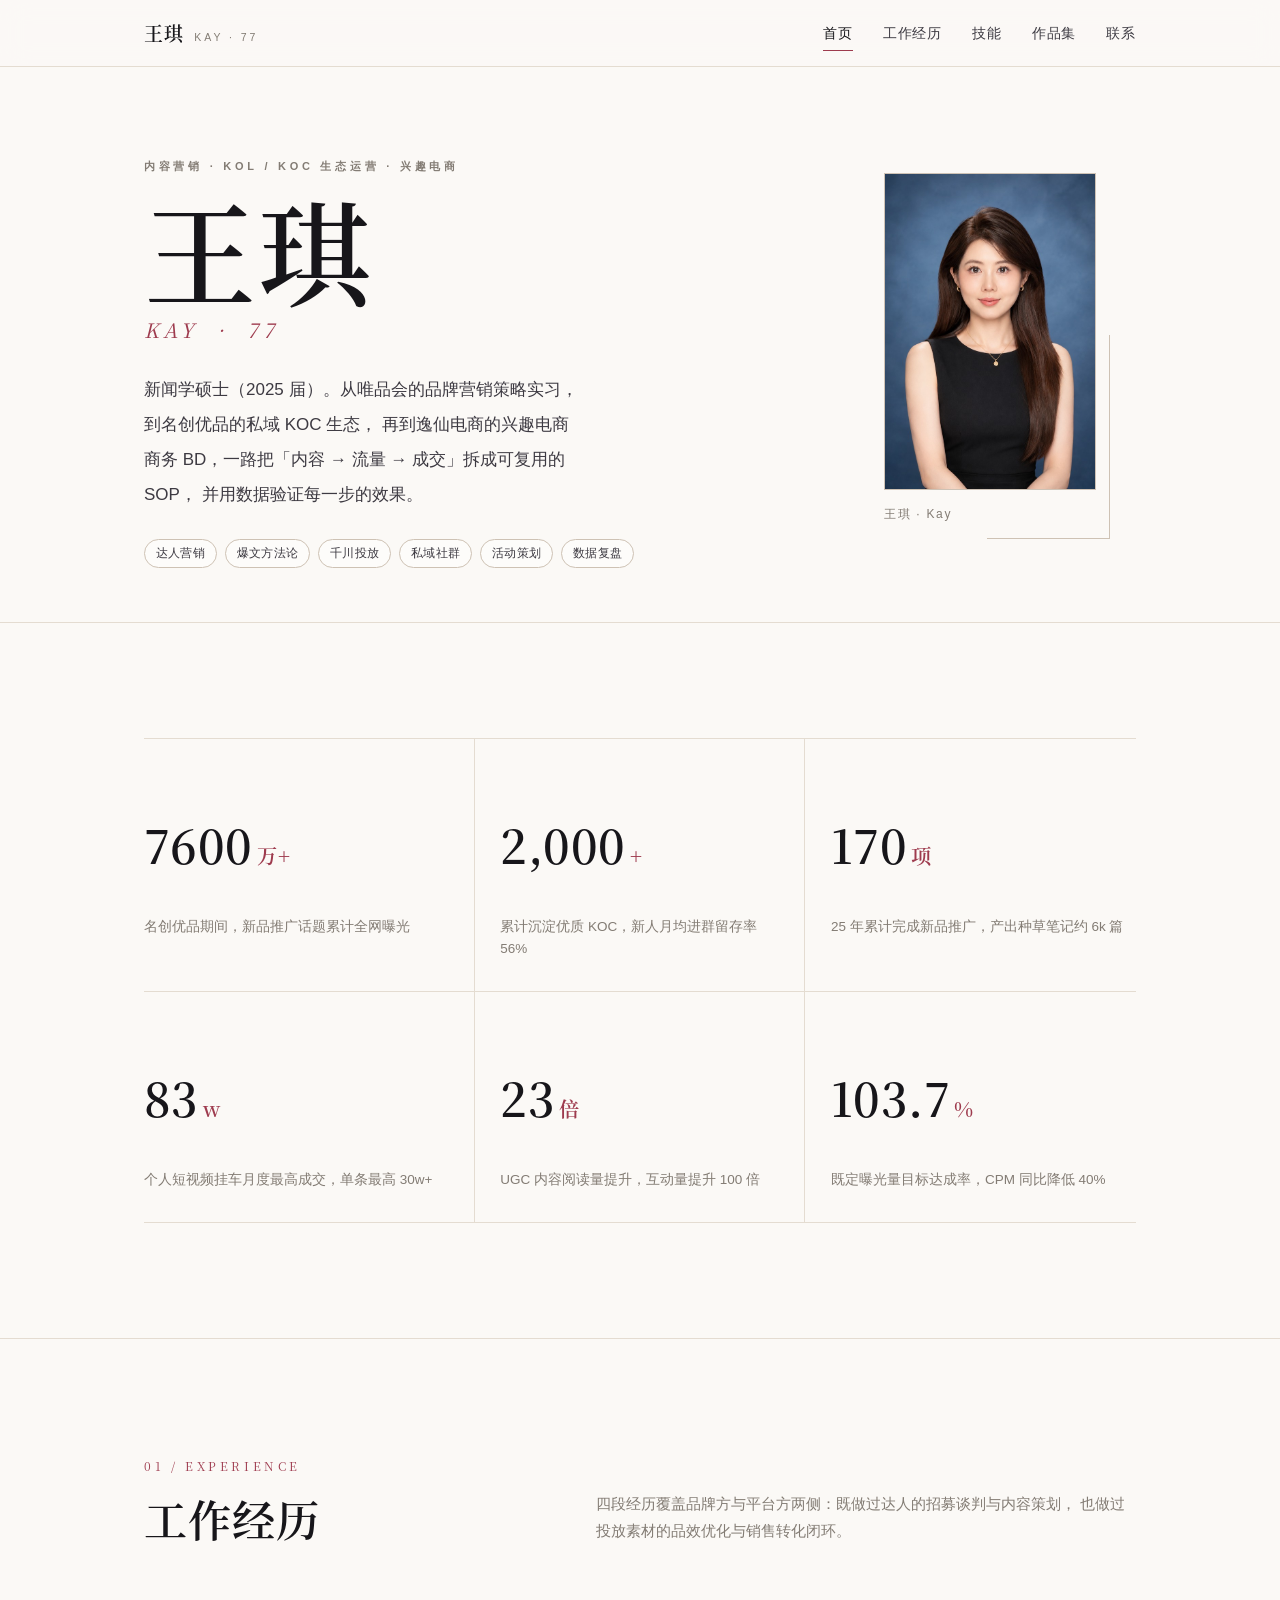
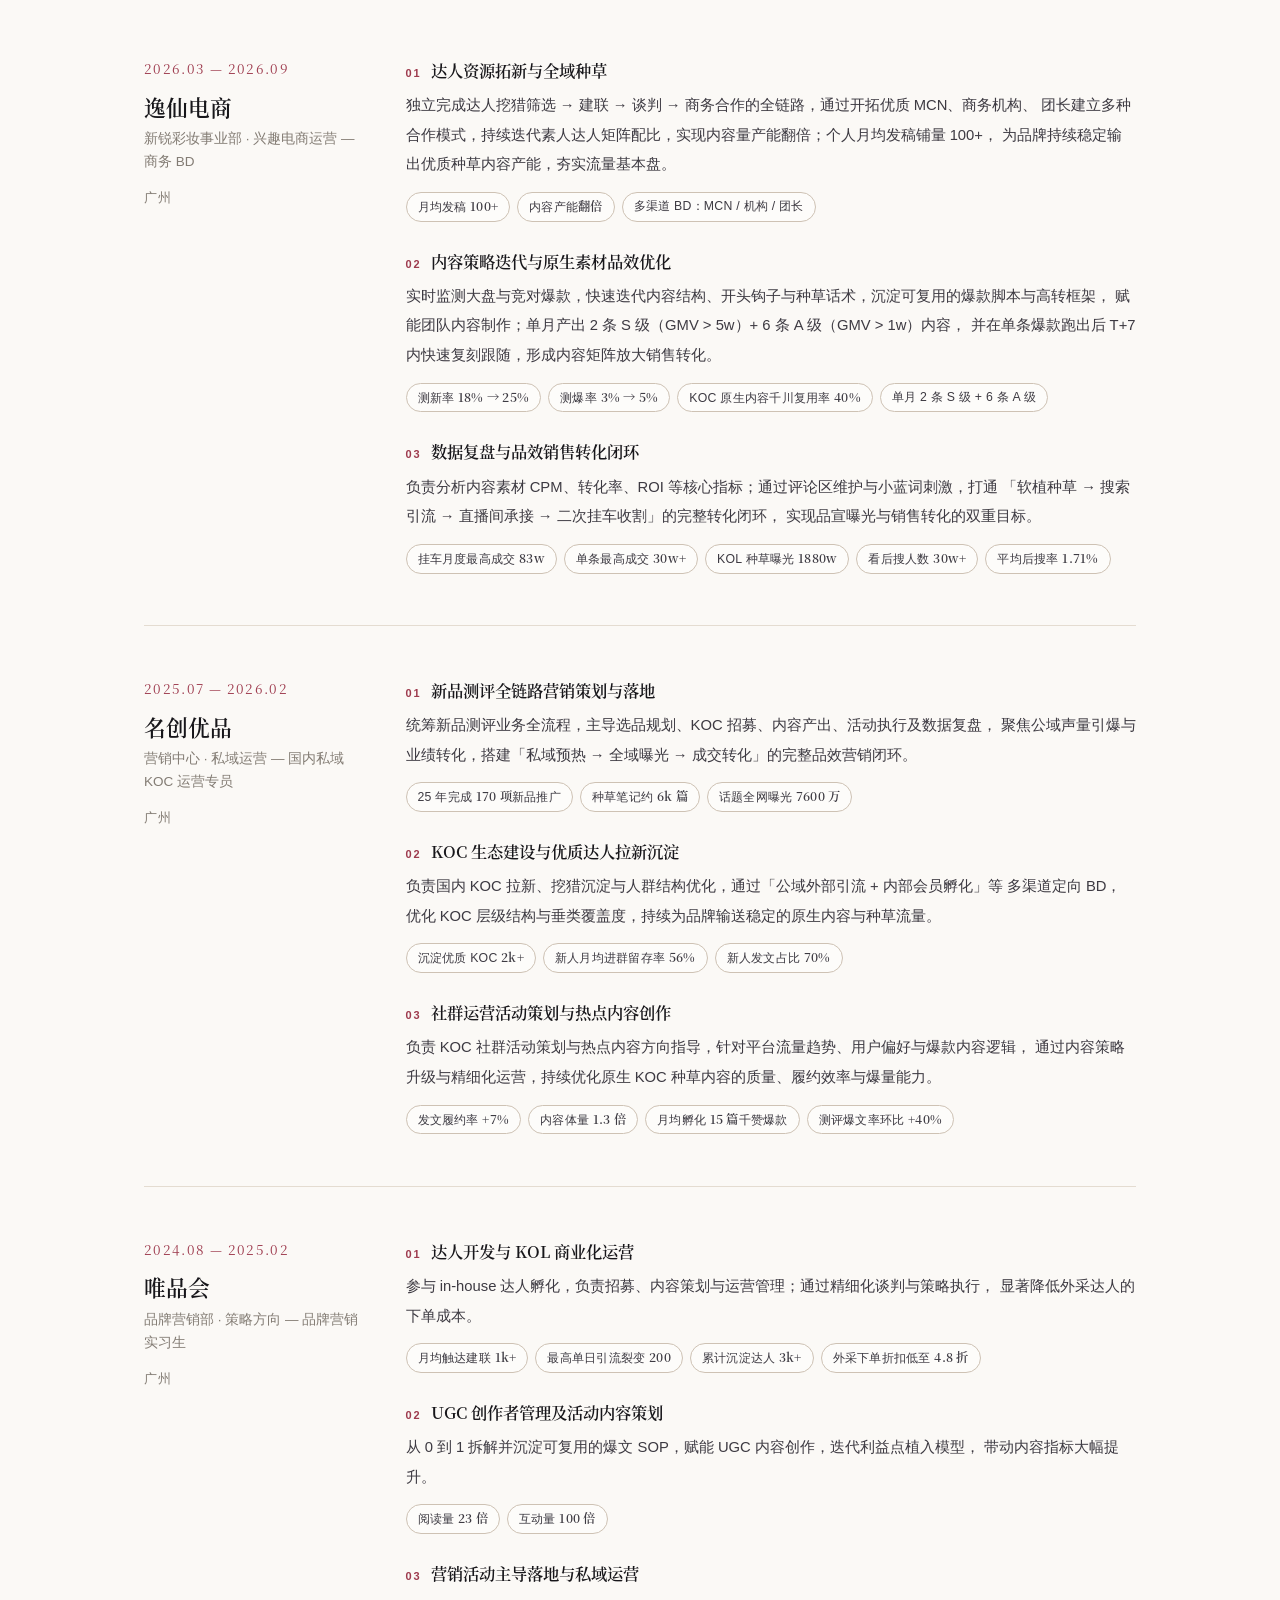
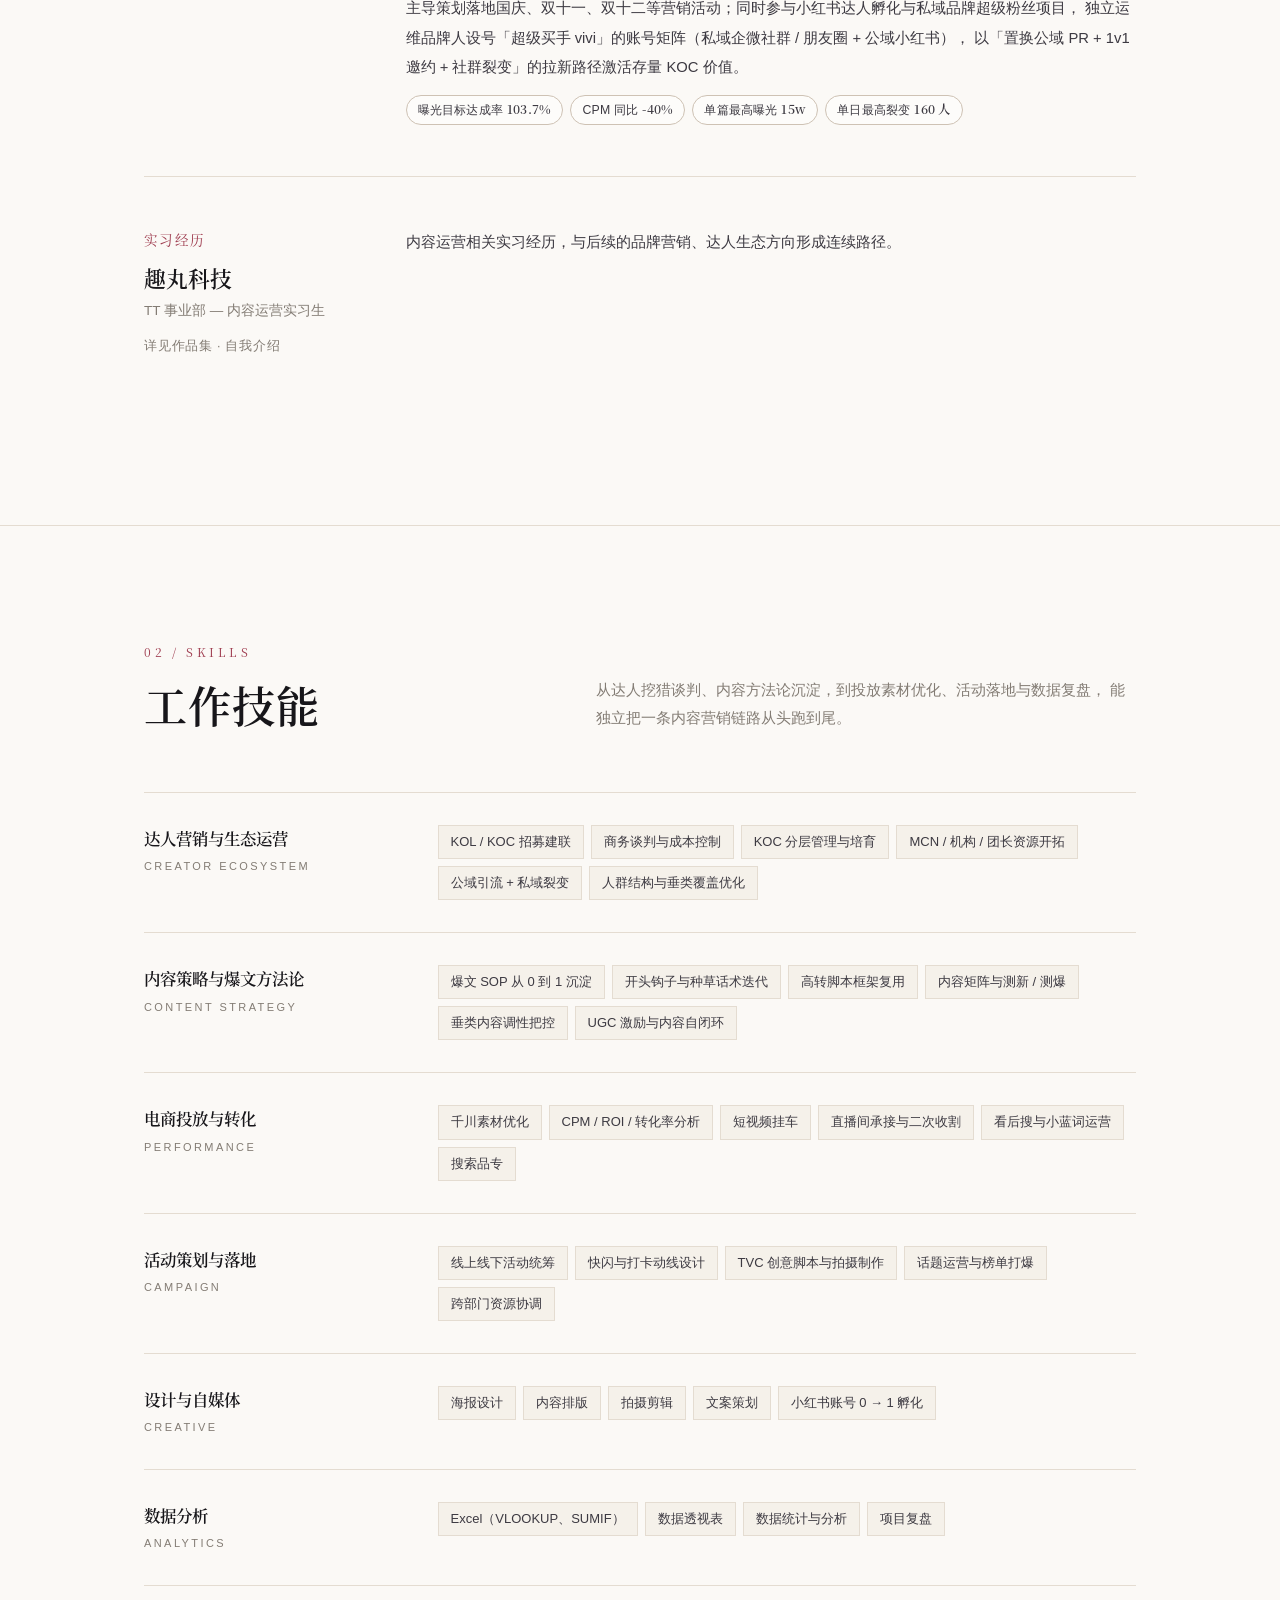
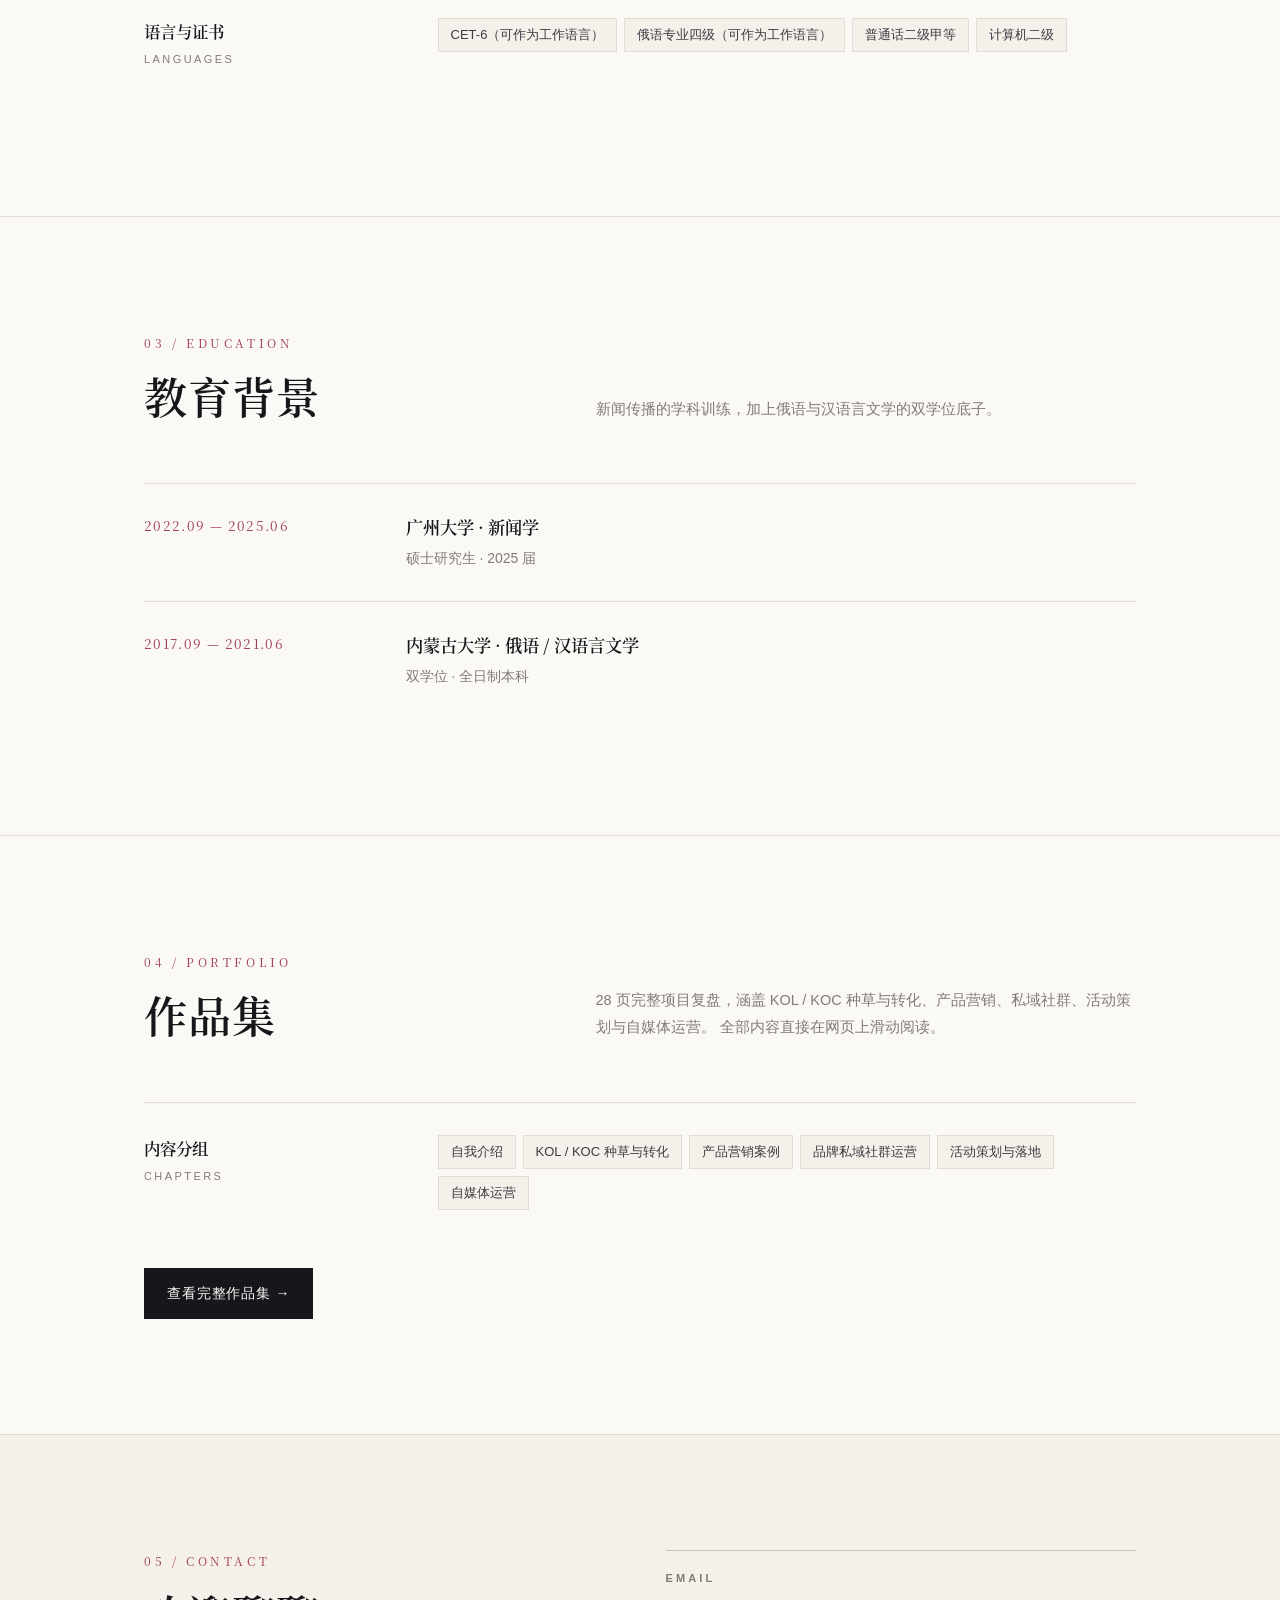
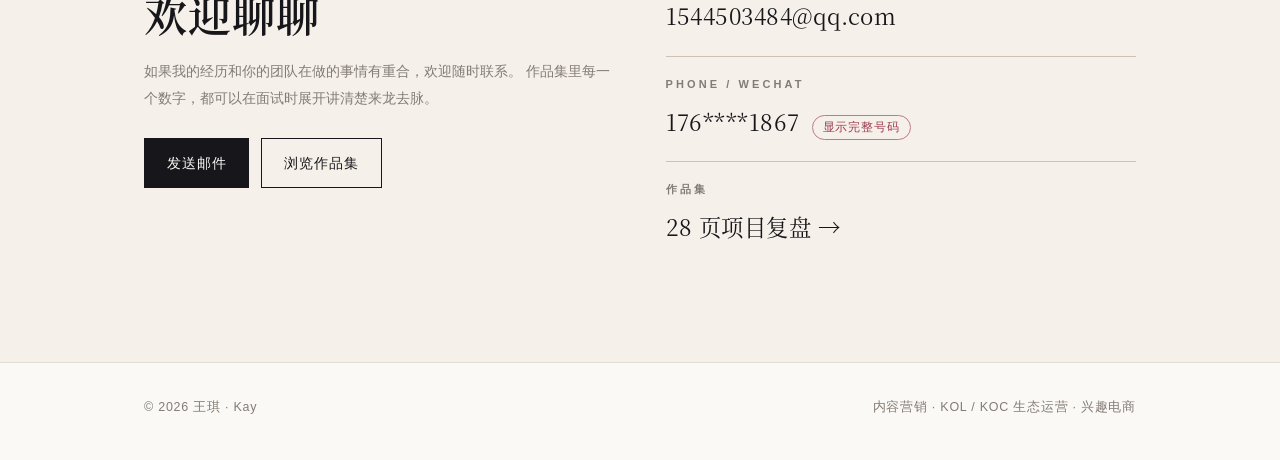
==== commit a67efbbd: "feat(mobile): 适配移动端 Safari 的滑动与显示操作 手机端新增/修复： - 灯箱支持双指缩放、双击放大、放大后拖动平移、左右滑动翻页、下滑关闭；   打开时用 position:f" ====
--- a/index.html
+++ b/index.html
@@ -2,12 +2,20 @@
 <html lang="zh-CN">
 <head>
 <meta charset="utf-8">
-<meta name="viewport" content="width=device-width, initial-scale=1">
+<meta name="viewport" content="width=device-width, initial-scale=1, viewport-fit=cover">
 <title>王琪 Kay · 内容营销 / KOL-KOC 生态运营 / 兴趣电商</title>
 <meta name="description" content="王琪（Kay）的个人网站：内容营销与达人生态运营。品牌营销策略、私域 KOC 生态、兴趣电商商务 BD 与投放转化，附完整作品集。">
 <meta name="author" content="王琪 Kay">
 <meta name="theme-color" content="#fbf9f6">
+<meta name="color-scheme" content="light">
+<!-- iOS 会把 176-2081-1867 这类数字自动变成拨号链接，绕过页面上的打码按钮 -->
+<meta name="format-detection" content="telephone=no">
+<meta name="apple-mobile-web-app-capable" content="yes">
+<meta name="apple-mobile-web-app-status-bar-style" content="default">
+<meta name="apple-mobile-web-app-title" content="王琪 Kay">
+<meta name="mobile-web-app-capable" content="yes">
 <link rel="icon" href="assets/favicon.svg" type="image/svg+xml">
+<link rel="apple-touch-icon" href="assets/favicon.svg">
 <link rel="stylesheet" href="css/style.css">
 </head>
 <body>
--- a/css/style.css
+++ b/css/style.css
@@ -38,6 +38,15 @@
 
   --measure: 1120px;
   --gutter: clamp(20px, 5vw, 64px);
+
+  /* iOS 安全区（刘海 / 圆角 / Home 指示条）。不支持的浏览器里 env() 回退为 0。 */
+  --safe-top: env(safe-area-inset-top, 0px);
+  --safe-right: env(safe-area-inset-right, 0px);
+  --safe-bottom: env(safe-area-inset-bottom, 0px);
+  --safe-left: env(safe-area-inset-left, 0px);
+  --header-h: 66px;
+  --header-total: calc(var(--header-h) + var(--safe-top));
+  --pf-nav-h: 54px;
 }
 
 *,
@@ -49,10 +58,14 @@
 html {
   -webkit-text-size-adjust: 100%;
   scroll-behavior: smooth;
+  /* 抑制 iOS 的橡皮筋回弹与下拉刷新，避免露出版面之外的白底 */
+  overscroll-behavior-y: none;
 }
 
 body {
   margin: 0;
+  padding-left: var(--safe-left);
+  padding-right: var(--safe-right);
   background: var(--paper);
   color: var(--ink);
   font-family: var(--sans);
@@ -106,6 +119,8 @@
   position: sticky;
   top: 0;
   z-index: 40;
+  /* 底色盖住刘海区，内容靠内边距避开 */
+  padding-top: var(--safe-top);
   background: rgba(251, 249, 246, 0.86);
   backdrop-filter: saturate(150%) blur(14px);
   -webkit-backdrop-filter: saturate(150%) blur(14px);
@@ -117,7 +132,7 @@
   align-items: center;
   justify-content: space-between;
   gap: 20px;
-  min-height: 66px;
+  min-height: var(--header-h);
 }
 
 .brand {
@@ -234,7 +249,10 @@
 /* --------------------------------- Hero -------------------------------- */
 
 .hero {
-  padding: clamp(58px, 10vh, 116px) 0 clamp(40px, 6vw, 78px);
+  padding: clamp(58px, 10vh, 116px) 0 clamp(40px, 6vh, 78px);
+  /* svh 取的是「可见视口」高度：iOS 地址栏收起/展开时首屏留白不跳动 */
+  padding-top: clamp(58px, 10svh, 116px);
+  padding-bottom: clamp(40px, 6svh, 78px);
 }
 
 .hero-grid {
@@ -669,7 +687,7 @@
 
 .site-footer {
   border-top: 1px solid var(--line);
-  padding: 34px 0 42px;
+  padding: 34px 0 calc(42px + var(--safe-bottom));
   background: var(--paper);
 }
 
@@ -687,7 +705,9 @@
 /* ============================ 作品集页面 =============================== */
 
 .pf-hero {
-  padding: clamp(52px, 9vh, 100px) 0 clamp(30px, 4vw, 52px);
+  padding: clamp(52px, 9vh, 100px) 0 clamp(30px, 4vh, 52px);
+  padding-top: clamp(52px, 9svh, 100px);
+  padding-bottom: clamp(30px, 4svh, 52px);
 }
 
 .pf-hero-title {
@@ -709,7 +729,7 @@
 
 .pf-nav {
   position: sticky;
-  top: 66px;
+  top: var(--header-total);
   z-index: 30;
   background: rgba(251, 249, 246, 0.92);
   backdrop-filter: blur(14px);
@@ -753,8 +773,19 @@
   border-color: var(--ink);
 }
 
+/* 锚点跳转要避开吸顶导航，否则标题会被压在下面。
+   注意 .pf-group[id] 的权重必须高于上面的 section[id]，否则带章节条的
+   额外偏移会被整条覆盖掉。 */
+section[id] {
+  scroll-margin-top: calc(var(--header-total) + 16px);
+}
+
 .pf-group {
   padding: clamp(48px, 7vw, 86px) 0 0;
+}
+
+.pf-group[id] {
+  scroll-margin-top: calc(var(--header-total) + var(--pf-nav-h) + 16px);
 }
 
 .pf-group:last-of-type {
@@ -768,7 +799,6 @@
   padding-bottom: 18px;
   border-bottom: 1px solid var(--line);
   margin-bottom: clamp(26px, 4vw, 44px);
-  scroll-margin-top: 130px;
 }
 
 .pf-group-num {
@@ -843,38 +873,104 @@
   flex: none;
 }
 
-/* ------------------------------- 灯箱 ------------------------------- */
+/* ------------------------------- 灯箱 -------------------------------
+   移动端 Safari 上要同时解决四件事：被刘海与 Home 指示条遮挡、背景跟着滚动、
+   细节看不清（无缩放）、以及翻页（无左右滑动）。 */
 
 .lightbox {
   position: fixed;
+  top: 0;
+  left: 0;
+  right: 0;
+  z-index: 80;
+  /* dvh 跟随地址栏收缩，vh 作为旧浏览器回退 */
+  height: 100vh;
+  height: 100dvh;
+  display: none;
+  background: rgba(18, 17, 20, 0.96);
+  overscroll-behavior: contain;
+  touch-action: none;
+  user-select: none;
+  -webkit-user-select: none;
+  -webkit-touch-callout: none;
+}
+
+.lightbox.is-open {
+  display: block;
+}
+
+.lightbox-stage {
+  position: absolute;
   inset: 0;
-  z-index: 80;
-  display: none;
-  align-items: center;
-  justify-content: center;
-  background: rgba(18, 17, 20, 0.94);
-  padding: clamp(12px, 4vw, 48px);
-}
-
-.lightbox.is-open {
-  display: flex;
+  display: grid;
+  place-items: center;
+  padding:
+    calc(var(--safe-top) + 54px)
+    calc(var(--safe-right) + 14px)
+    calc(var(--safe-bottom) + 58px)
+    calc(var(--safe-left) + 14px);
+  touch-action: none;
 }
 
 .lightbox img {
   max-width: 100%;
   max-height: 100%;
   object-fit: contain;
+  transform-origin: center center;
+  will-change: transform;
   box-shadow: 0 30px 80px -20px rgba(0, 0, 0, 0.7);
+  -webkit-user-drag: none;
+  user-select: none;
+  -webkit-user-select: none;
+}
+
+.lightbox.is-zoomed .lightbox-stage {
+  cursor: grab;
+}
+
+.lightbox-nav {
+  position: absolute;
+  top: 50%;
+  z-index: 2;
+  width: 44px;
+  height: 68px;
+  display: grid;
+  place-items: center;
+  padding: 0;
+  font-size: 30px;
+  line-height: 1;
+  color: rgba(251, 249, 246, 0.92);
+  background: rgba(255, 255, 255, 0.09);
+  border: 1px solid rgba(255, 255, 255, 0.24);
+  border-radius: 10px;
+  cursor: pointer;
+  transform: translateY(-50%);
+  transition: background 0.2s ease;
+}
+
+.lightbox-nav:hover,
+.lightbox-nav:active {
+  background: rgba(255, 255, 255, 0.24);
+}
+
+.lightbox-prev {
+  left: calc(var(--safe-left) + 10px);
+}
+
+.lightbox-next {
+  right: calc(var(--safe-right) + 10px);
 }
 
 .lightbox-close {
   position: absolute;
-  top: clamp(10px, 2.5vw, 24px);
-  right: clamp(10px, 2.5vw, 24px);
+  top: calc(var(--safe-top) + 10px);
+  right: calc(var(--safe-right) + 10px);
+  z-index: 2;
   width: 44px;
   height: 44px;
   display: grid;
   place-items: center;
+  padding: 0;
   font-size: 22px;
   line-height: 1;
   color: var(--paper);
@@ -890,13 +986,49 @@
 
 .lightbox-count {
   position: absolute;
-  bottom: clamp(10px, 2.5vw, 24px);
+  bottom: calc(var(--safe-bottom) + 36px);
   left: 50%;
   transform: translateX(-50%);
   color: rgba(251, 249, 246, 0.82);
   font-family: var(--serif);
   font-size: 13px;
   letter-spacing: 0.2em;
+}
+
+.lightbox-hint {
+  position: absolute;
+  bottom: calc(var(--safe-bottom) + 12px);
+  left: 50%;
+  width: max-content;
+  max-width: calc(100vw - 32px);
+  margin: 0;
+  text-align: center;
+  color: rgba(251, 249, 246, 0.5);
+  font-size: 12px;
+  letter-spacing: 0.06em;
+  transform: translateX(-50%);
+  transition: opacity 0.45s ease;
+}
+
+.lightbox.is-interacted .lightbox-hint {
+  opacity: 0;
+}
+
+/* 手势提示只对触摸设备有意义 */
+@media (hover: hover) and (pointer: fine) {
+  .lightbox-hint {
+    display: none;
+  }
+}
+
+/* iOS 上只用 overflow:hidden 锁不住背景滚动，要配合 position:fixed */
+body.lightbox-locked {
+  position: fixed;
+  left: 0;
+  right: 0;
+  width: 100%;
+  overflow: hidden;
+  touch-action: none;
 }
 
 /* ------------------------------ 入场动画 ------------------------------ */
@@ -1032,3 +1164,157 @@
     display: none !important;
   }
 }
+
+/* ==========================================================================
+   移动端 Safari 专项适配
+   ========================================================================== */
+
+/* 去掉 300ms 点击延迟与点击时的灰色闪块 */
+a,
+button {
+  touch-action: manipulation;
+  -webkit-tap-highlight-color: transparent;
+}
+
+/* 触摸设备没有真正的 hover：点完不能留着悬停态，反馈改由 :active 承担 */
+@media (hover: none) {
+  .site-nav a:hover::after {
+    transform: scaleX(0);
+  }
+
+  .site-nav a[aria-current="page"]::after {
+    transform: scaleX(1);
+  }
+
+  .site-nav a:active {
+    color: var(--accent);
+  }
+
+  a.tag:hover {
+    background: var(--paper-2);
+    border-color: var(--line);
+    color: var(--ink-2);
+  }
+
+  a.tag:active {
+    background: var(--ink);
+    border-color: var(--ink);
+    color: var(--paper);
+  }
+
+  .pf-slide-btn:hover {
+    transform: none;
+    box-shadow: 0 18px 42px -28px rgba(23, 22, 26, 0.42);
+  }
+
+  .pf-slide-btn:active {
+    transform: translateY(1px);
+    box-shadow: 0 10px 26px -22px rgba(23, 22, 26, 0.5);
+  }
+
+  .pf-nav a:hover {
+    color: var(--muted);
+    border-color: transparent;
+  }
+
+  .pf-nav a.is-active:hover {
+    color: var(--paper);
+    background: var(--ink);
+    border-color: var(--ink);
+  }
+
+  .btn:hover {
+    background: var(--ink);
+    color: var(--paper);
+  }
+
+  .btn-ghost:hover {
+    background: transparent;
+    color: var(--ink);
+  }
+
+  .reveal-btn:hover {
+    background: transparent;
+    color: var(--accent);
+  }
+
+  .contact-val a:hover {
+    color: inherit;
+  }
+
+  .lightbox-close:hover,
+  .lightbox-nav:hover {
+    background: rgba(255, 255, 255, 0.09);
+  }
+}
+
+/* 触摸端把可点区域放大到 44px 左右（Apple HIG 建议值） */
+@media (pointer: coarse) {
+  .site-nav a {
+    padding: 11px 4px;
+  }
+
+  .tag {
+    padding: 10px 15px;
+    font-size: 13.5px;
+  }
+
+  .reveal-btn {
+    display: inline-flex;
+    align-items: center;
+    min-height: 44px;
+    padding: 9px 15px;
+  }
+
+  .pf-nav a {
+    padding: 12px 16px;
+  }
+
+  .btn {
+    padding: 15px 26px;
+  }
+}
+
+/* 作品集章节条：横向滑动跟随手指，并吸附到中间项 */
+.pf-nav-inner {
+  -webkit-overflow-scrolling: touch;
+  overscroll-behavior-x: contain;
+  scroll-snap-type: x proximity;
+}
+
+.pf-nav a {
+  scroll-snap-align: center;
+}
+
+/* 小屏：进一步收紧导航，避免 320px 宽度下溢出 */
+@media (max-width: 400px) {
+  :root {
+    --header-h: 60px;
+  }
+
+  .brand {
+    font-size: 17px;
+  }
+
+  .site-nav {
+    gap: 10px;
+    font-size: 12.5px;
+  }
+
+  .site-nav a {
+    padding: 11px 2px;
+  }
+}
+
+/* 横屏手机：首屏留白收回来，否则内容全被推到折叠线以下 */
+@media (orientation: landscape) and (max-height: 520px) {
+  .hero,
+  .pf-hero {
+    padding-top: 30px;
+    padding-bottom: 26px;
+  }
+
+  .hero-portrait {
+    max-width: 190px;
+  }
+}
